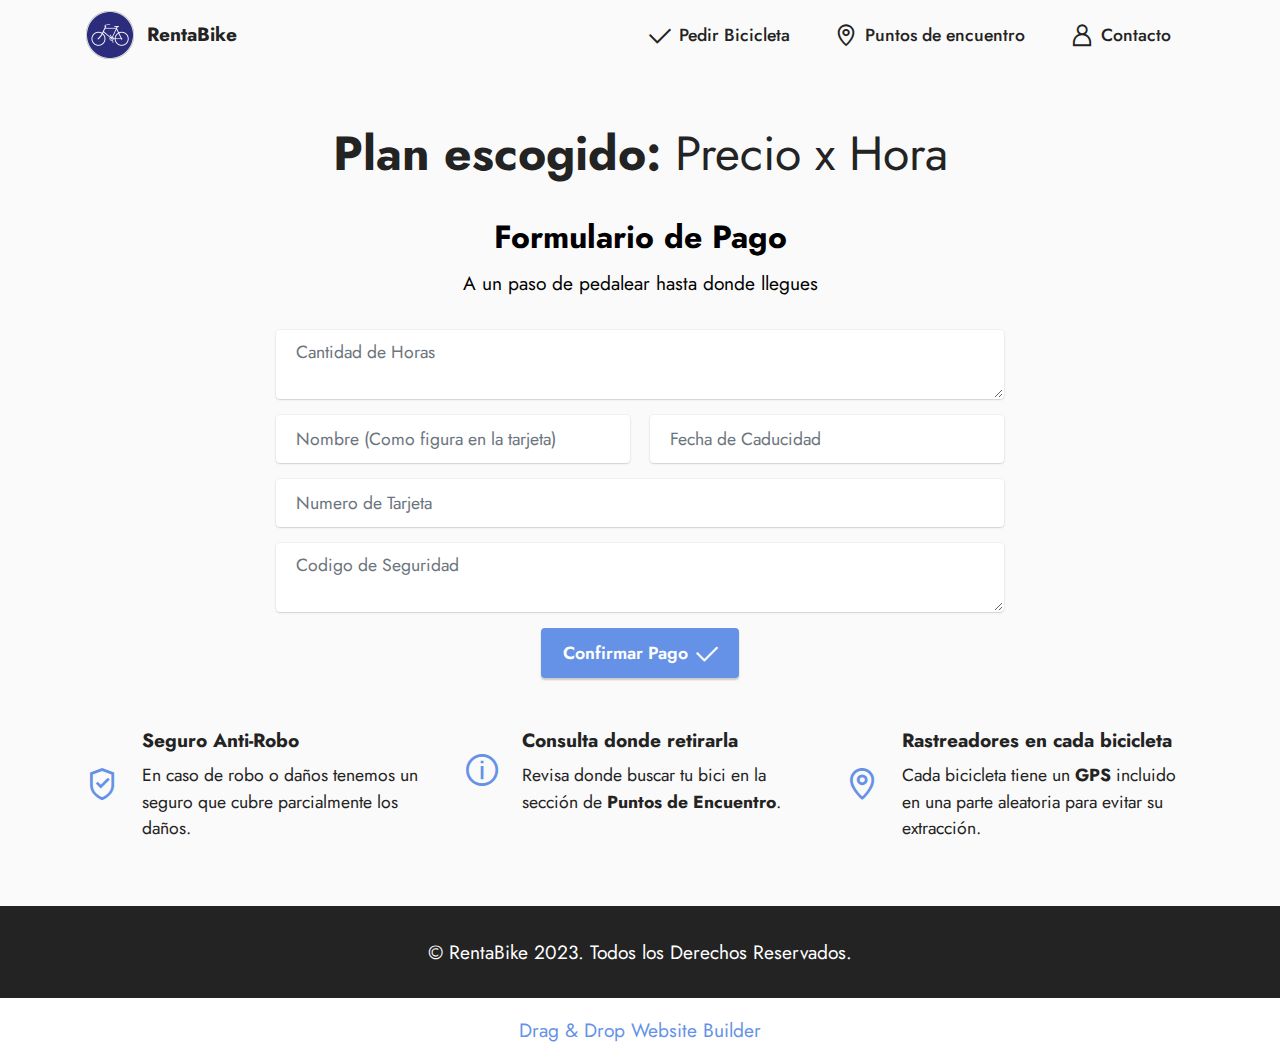
==== page11.html @ 51bd8c71 "Primer Commit" ====
<!DOCTYPE html>
<html  >
<head>
  <!-- Site made with Mobirise Website Builder v5.9.6, https://mobirise.com -->
  <meta charset="UTF-8">
  <meta http-equiv="X-UA-Compatible" content="IE=edge">
  <meta name="generator" content="Mobirise v5.9.6, mobirise.com">
  <meta name="viewport" content="width=device-width, initial-scale=1, minimum-scale=1">
  <link rel="shortcut icon" href="assets/images/mbr-96x96.png" type="image/x-icon">
  <meta name="description" content="">
  
  
  <title>Pago Plan x Hora</title>
  <link rel="stylesheet" href="assets/web/assets/mobirise-icons2/mobirise2.css">
  <link rel="stylesheet" href="assets/bootstrap/css/bootstrap.min.css">
  <link rel="stylesheet" href="assets/bootstrap/css/bootstrap-grid.min.css">
  <link rel="stylesheet" href="assets/bootstrap/css/bootstrap-reboot.min.css">
  <link rel="stylesheet" href="assets/dropdown/css/style.css">
  <link rel="stylesheet" href="assets/socicon/css/styles.css">
  <link rel="stylesheet" href="assets/theme/css/style.css">
  <link rel="preload" href="https://fonts.googleapis.com/css?family=Jost:100,200,300,400,500,600,700,800,900,100i,200i,300i,400i,500i,600i,700i,800i,900i&display=swap" as="style" onload="this.onload=null;this.rel='stylesheet'">
  <noscript><link rel="stylesheet" href="https://fonts.googleapis.com/css?family=Jost:100,200,300,400,500,600,700,800,900,100i,200i,300i,400i,500i,600i,700i,800i,900i&display=swap"></noscript>
  <link rel="preload" as="style" href="assets/mobirise/css/mbr-additional.css"><link rel="stylesheet" href="assets/mobirise/css/mbr-additional.css" type="text/css">

  
  
  
</head>
<body>
  
  <section data-bs-version="5.1" class="menu menu2 cid-tWdc2EBhZb" once="menu" id="menu2-1s">
    
    <nav class="navbar navbar-dropdown navbar-expand-lg">
        <div class="container">
            <div class="navbar-brand">
                <span class="navbar-logo">
                    <a href="index.html">
                        <img src="assets/images/mbr-96x96.png" alt="Home" style="height: 3rem;">
                    </a>
                </span>
                <span class="navbar-caption-wrap"><a class="navbar-caption text-black text-primary display-7" href="index.html">RentaBike</a></span>
            </div>
            <button class="navbar-toggler" type="button" data-toggle="collapse" data-bs-toggle="collapse" data-target="#navbarSupportedContent" data-bs-target="#navbarSupportedContent" aria-controls="navbarNavAltMarkup" aria-expanded="false" aria-label="Toggle navigation">
                <div class="hamburger">
                    <span></span>
                    <span></span>
                    <span></span>
                    <span></span>
                </div>
            </button>
            <div class="collapse navbar-collapse" id="navbarSupportedContent">
                <ul class="navbar-nav nav-dropdown nav-right" data-app-modern-menu="true"><li class="nav-item"><a class="nav-link link text-black text-primary display-4" href="page1.html"><span class="mobi-mbri mobi-mbri-success mbr-iconfont mbr-iconfont-btn"></span>Pedir Bicicleta</a></li><li class="nav-item"><a class="nav-link link text-black text-primary display-4" href="page2.html"><span class="mobi-mbri mobi-mbri-map-pin mbr-iconfont mbr-iconfont-btn"></span>Puntos de encuentro</a></li>
                    <li class="nav-item"><a class="nav-link link text-black text-primary display-4" href="page3.html"><span class="mobi-mbri mobi-mbri-user mbr-iconfont mbr-iconfont-btn"></span>Contacto</a></li></ul>
                
                
            </div>
        </div>
    </nav>
</section>

<section data-bs-version="5.1" class="content4 cid-tWdc2Femvt" id="content4-1t">
    
    
    <div class="container">
        <div class="row justify-content-center">
            <div class="title col-md-12 col-lg-10">
                <h3 class="mbr-section-title mbr-fonts-style align-center mb-4 display-2"><strong>Plan escogido: </strong>Precio x Hora</h3>
                
                
            </div>
        </div>
    </div>
</section>

<section data-bs-version="5.1" class="form5 cid-tWdc2FPLya" id="form5-1u">
    
    
    <div class="container">
        <div class="mbr-section-head">
            <h3 class="mbr-section-title mbr-fonts-style align-center mb-0 display-5"><strong>Formulario de Pago</strong></h3>
            <h4 class="mbr-section-subtitle mbr-fonts-style align-center mb-0 mt-2 display-7">A un paso de pedalear hasta donde llegues</h4>
        </div>
        <div class="row justify-content-center mt-4">
            <div class="col-lg-8 mx-auto mbr-form" data-form-type="formoid">
                <form action="https://mobirise.eu/" method="POST" class="mbr-form form-with-styler" data-form-title="Form Name"><input type="hidden" name="email" data-form-email="true" value="RhZln20GrR3pCBqTFI2BRwIreEvEuP4oU7+/7+Syfoc7JHd4xREFRct7VkJ01wOV5VyQf3Fgiu69jJ+jEXG+PYIL8DB59UVsrU7iJmQ88Gi/PyGoRfJs9angUBgMNYil">
                    <div class="row">
                        <div hidden="hidden" data-form-alert="" class="alert alert-success col-12">¡Perfecto! Dirígete a tu punto mas cercano</div>
                        <div hidden="hidden" data-form-alert-danger="" class="alert alert-danger col-12">Oops...! some
                            problem!</div>
                    </div>
                    <div class="dragArea row">
                        <div class="col-12 form-group mb-3" data-for="horas">
                            <textarea name="text" placeholder="Cantidad de Horas" data-form-field="horas" class="form-control" id="horas-form5-1u"></textarea>
                        </div>
                        <div class="col-md col-sm-12 form-group mb-3" data-for="name">
                            <input type="text" name="name" placeholder="Nombre (Como figura en la tarjeta)" data-form-field="name" class="form-control" value="" id="name-form5-1u">
                        </div>
                        <div class="col-md col-sm-12 form-group mb-3" data-for="email">
                            <input type="email" name="email" placeholder="Fecha de Caducidad" data-form-field="email" class="form-control" value="" id="email-form5-1u">
                        </div>
                        <div class="col-12 form-group mb-3" data-for="url">
                            <input type="url" name="url" placeholder="Numero de Tarjeta" data-form-field="url" class="form-control" value="" id="url-form5-1u">
                        </div>
                        <div class="col-12 form-group mb-3" data-for="textarea">
                            <textarea name="textarea" placeholder="Codigo de Seguridad " data-form-field="textarea" class="form-control" id="textarea-form5-1u"></textarea>
                        </div>
                        <div class="col-lg-12 col-md-12 col-sm-12 align-center mbr-section-btn"><button type="submit" class="btn btn-primary display-4"><span class="mobi-mbri mobi-mbri-success mbr-iconfont mbr-iconfont-btn"></span>Confirmar Pago</button></div>
                    </div>
                </form>
            </div>
        </div>
    </div>
</section>

<section data-bs-version="5.1" class="features15 cid-tWdc2GjOdk" id="features15-1v">

    

    
    
    <div class="container">
        <div class="row justify-content-center">
            
            
            <div class="item features-without-image mb-5 col-12 col-md-4 active">
                <div class="item-wrapper">
                    <span class="mbr-iconfont mobi-mbri-protect mobi-mbri m-auto"></span>
                    <div class="card-box">
                        <h4 class="card-title mbr-fonts-style mb-2 display-7"><strong>Seguro Anti-Robo</strong></h4>
                        <h5 class="card-text mbr-fonts-style display-4">En caso de robo o daños tenemos un seguro que cubre parcialmente los daños.</h5>
                    </div>
                </div>
            </div><div class="item features-without-image mb-5 col-12 col-md-4">
                <div class="item-wrapper">
                    <span class="mbr-iconfont m-auto mobi-mbri-info mobi-mbri"></span>
                    <div class="card-box">
                        <h4 class="card-title mbr-fonts-style mb-2 display-7"><strong>Consulta donde retirarla</strong></h4>
                        <h5 class="card-text mbr-fonts-style display-4">Revisa donde buscar tu bici en la sección de <strong>Puntos de Encuentro</strong>.</h5>
                    </div>
                </div>
            </div><div class="item features-without-image mb-5 col-12 col-md-4">
                <div class="item-wrapper">
                    <span class="mbr-iconfont m-auto mobi-mbri-map-pin mobi-mbri"></span>
                    <div class="card-box">
                        <h4 class="card-title mbr-fonts-style mb-2 display-7"><strong>Rastreadores en cada bicicleta</strong></h4>
                        <h5 class="card-text mbr-fonts-style display-4">Cada bicicleta tiene un <strong>GPS</strong> incluido en una parte aleatoria para evitar su extracción.</h5>
                    </div>
                </div>
            </div>
        </div>
    </div>
</section>

<section data-bs-version="5.1" class="footer3 cid-tWdc2H1u3E" once="footers" id="footer3-1w">

    

    

    <div class="container">
        <div class="row align-center mbr-white">
            
            
            <div class="row row-copirayt">
                <p class="mbr-text mb-0 mbr-fonts-style mbr-white align-center display-7">
                    © RentaBike 2023. Todos los Derechos Reservados.
                </p>
            </div>
        </div>
    </div>
</section><section class="display-7" style="padding: 0;align-items: center;justify-content: center;flex-wrap: wrap;    align-content: center;display: flex;position: relative;height: 4rem;"><a href="https://mobiri.se/3109960" style="flex: 1 1;height: 4rem;position: absolute;width: 100%;z-index: 1;"><img alt="" style="height: 4rem;" src="[data-uri]"></a><p style="margin: 0;text-align: center;" class="display-7">&#8204;</p><a style="z-index:1" href="https://mobirise.com/drag-drop-website-builder.html">Drag & Drop Website Builder</a></section><script src="assets/bootstrap/js/bootstrap.bundle.min.js"></script>  <script src="assets/smoothscroll/smooth-scroll.js"></script>  <script src="assets/ytplayer/index.js"></script>  <script src="assets/dropdown/js/navbar-dropdown.js"></script>  <script src="assets/theme/js/script.js"></script>  <script src="assets/formoid/formoid.min.js"></script>  
  
  
</body>
</html>
---- assets/web/assets/mobirise-icons2/mobirise2.css ----
@font-face {
  font-family: 'Moririse2';
  font-display: swap;
  src:  url('mobirise2.eot?f2bix4');
  src:  url('mobirise2.eot?f2bix4#iefix') format('embedded-opentype'),
    url('mobirise2.ttf?f2bix4') format('truetype'),
    url('mobirise2.woff?f2bix4') format('woff'),
    url('mobirise2.svg?f2bix4#mobirise2') format('svg');
  font-weight: normal;
  font-style: normal;
}

[class^="mobi-"], [class*=" mobi-"] {
  /* use !important to prevent issues with browser extensions that change fonts */
  font-family: 'Moririse2' !important;
  speak: none;
  font-style: normal;
  font-weight: normal;
  font-variant: normal;
  text-transform: none;
  line-height: 1;

  /* Better Font Rendering =========== */
  -webkit-font-smoothing: antialiased;
  -moz-osx-font-smoothing: grayscale;
}

.mobi-mbri-add-submenu:before {
  content: "\e900";
}
.mobi-mbri-alert:before {
  content: "\e901";
}
.mobi-mbri-align-center:before {
  content: "\e902";
}
.mobi-mbri-align-justify:before {
  content: "\e903";
}
.mobi-mbri-align-left:before {
  content: "\e904";
}
.mobi-mbri-align-right:before {
  content: "\e905";
}
.mobi-mbri-android:before {
  content: "\e906";
}
.mobi-mbri-apple:before {
  content: "\e907";
}
.mobi-mbri-arrow-down:before {
  content: "\e908";
}
.mobi-mbri-arrow-next:before {
  content: "\e909";
}
.mobi-mbri-arrow-prev:before {
  content: "\e90a";
}
.mobi-mbri-arrow-up:before {
  content: "\e90b";
}
.mobi-mbri-bold:before {
  content: "\e90c";
}
.mobi-mbri-bookmark:before {
  content: "\e90d";
}
.mobi-mbri-bootstrap:before {
  content: "\e90e";
}
.mobi-mbri-briefcase:before {
  content: "\e90f";
}
.mobi-mbri-browse:before {
  content: "\e910";
}
.mobi-mbri-bulleted-list:before {
  content: "\e911";
}
.mobi-mbri-calendar:before {
  content: "\e912";
}
.mobi-mbri-camera:before {
  content: "\e913";
}
.mobi-mbri-cart-add:before {
  content: "\e914";
}
.mobi-mbri-cart-full:before {
  content: "\e915";
}
.mobi-mbri-cash:before {
  content: "\e916";
}
.mobi-mbri-change-style:before {
  content: "\e917";
}
.mobi-mbri-chat:before {
  content: "\e918";
}
.mobi-mbri-clock:before {
  content: "\e919";
}
.mobi-mbri-close:before {
  content: "\e91a";
}
.mobi-mbri-cloud:before {
  content: "\e91b";
}
.mobi-mbri-code:before {
  content: "\e91c";
}
.mobi-mbri-contact-form:before {
  content: "\e91d";
}
.mobi-mbri-credit-card:before {
  content: "\e91e";
}
.mobi-mbri-cursor-click:before {
  content: "\e91f";
}
.mobi-mbri-cust-feedback:before {
  content: "\e920";
}
.mobi-mbri-database:before {
  content: "\e921";
}
.mobi-mbri-delivery:before {
  content: "\e922";
}
.mobi-mbri-desktop:before {
  content: "\e923";
}
.mobi-mbri-devices:before {
  content: "\e924";
}
.mobi-mbri-down:before {
  content: "\e925";
}
.mobi-mbri-download-2:before {
  content: "\e926";
}
.mobi-mbri-download:before {
  content: "\e927";
}
.mobi-mbri-drag-n-drop-2:before {
  content: "\e928";
}
.mobi-mbri-drag-n-drop:before {
  content: "\e929";
}
.mobi-mbri-edit-2:before {
  content: "\e92a";
}
.mobi-mbri-edit:before {
  content: "\e92b";
}
.mobi-mbri-error:before {
  content: "\e92c";
}
.mobi-mbri-extension:before {
  content: "\e92d";
}
.mobi-mbri-features:before {
  content: "\e92e";
}
.mobi-mbri-file:before {
  content: "\e92f";
}
.mobi-mbri-flag:before {
  content: "\e930";
}
.mobi-mbri-folder:before {
  content: "\e931";
}
.mobi-mbri-gift:before {
  content: "\e932";
}
.mobi-mbri-github:before {
  content: "\e933";
}
.mobi-mbri-globe-2:before {
  content: "\e934";
}
.mobi-mbri-globe:before {
  content: "\e935";
}
.mobi-mbri-growing-chart:before {
  content: "\e936";
}
.mobi-mbri-hearth:before {
  content: "\e937";
}
.mobi-mbri-help:before {
  content: "\e938";
}
.mobi-mbri-home:before {
  content: "\e939";
}
.mobi-mbri-hot-cup:before {
  content: "\e93a";
}
.mobi-mbri-idea:before {
  content: "\e93b";
}
.mobi-mbri-image-gallery:before {
  content: "\e93c";
}
.mobi-mbri-image-slider:before {
  content: "\e93d";
}
.mobi-mbri-info:before {
  content: "\e93e";
}
.mobi-mbri-italic:before {
  content: "\e93f";
}
.mobi-mbri-key:before {
  content: "\e940";
}
.mobi-mbri-laptop:before {
  content: "\e941";
}
.mobi-mbri-layers:before {
  content: "\e942";
}
.mobi-mbri-left-right:before {
  content: "\e943";
}
.mobi-mbri-left:before {
  content: "\e944";
}
.mobi-mbri-letter:before {
  content: "\e945";
}
.mobi-mbri-like:before {
  content: "\e946";
}
.mobi-mbri-link:before {
  content: "\e947";
}
.mobi-mbri-lock:before {
  content: "\e948";
}
.mobi-mbri-login:before {
  content: "\e949";
}
.mobi-mbri-logout:before {
  content: "\e94a";
}
.mobi-mbri-magic-stick:before {
  content: "\e94b";
}
.mobi-mbri-map-pin:before {
  content: "\e94c";
}
.mobi-mbri-menu:before {
  content: "\e94d";
}
.mobi-mbri-mobile-2:before {
  content: "\e94e";
}
.mobi-mbri-mobile-horizontal:before {
  content: "\e94f";
}
.mobi-mbri-mobile:before {
  content: "\e950";
}
.mobi-mbri-mobirise:before {
  content: "\e951";
}
.mobi-mbri-more-horizontal:before {
  content: "\e952";
}
.mobi-mbri-more-vertical:before {
  content: "\e953";
}
.mobi-mbri-music:before {
  content: "\e954";
}
.mobi-mbri-new-file:before {
  content: "\e955";
}
.mobi-mbri-numbered-list:before {
  content: "\e956";
}
.mobi-mbri-opened-folder:before {
  content: "\e957";
}
.mobi-mbri-pages:before {
  content: "\e958";
}
.mobi-mbri-paper-plane:before {
  content: "\e959";
}
.mobi-mbri-paperclip:before {
  content: "\e95a";
}
.mobi-mbri-phone:before {
  content: "\e95b";
}
.mobi-mbri-photo:before {
  content: "\e95c";
}
.mobi-mbri-photos:before {
  content: "\e95d";
}
.mobi-mbri-pin:before {
  content: "\e95e";
}
.mobi-mbri-play:before {
  content: "\e95f";
}
.mobi-mbri-plus:before {
  content: "\e960";
}
.mobi-mbri-preview:before {
  content: "\e961";
}
.mobi-mbri-print:before {
  content: "\e962";
}
.mobi-mbri-protect:before {
  content: "\e963";
}
.mobi-mbri-question:before {
  content: "\e964";
}
.mobi-mbri-quote-left:before {
  content: "\e965";
}
.mobi-mbri-quote-right:before {
  content: "\e966";
}
.mobi-mbri-redo:before {
  content: "\e967";
}
.mobi-mbri-refresh:before {
  content: "\e968";
}
.mobi-mbri-responsive-2:before {
  content: "\e969";
}
.mobi-mbri-responsive:before {
  content: "\e96a";
}
.mobi-mbri-right:before {
  content: "\e96b";
}
.mobi-mbri-rocket:before {
  content: "\e96c";
}
.mobi-mbri-sad-face:before {
  content: "\e96d";
}
.mobi-mbri-sale:before {
  content: "\e96e";
}
.mobi-mbri-save:before {
  content: "\e96f";
}
.mobi-mbri-search:before {
  content: "\e970";
}
.mobi-mbri-setting-2:before {
  content: "\e971";
}
.mobi-mbri-setting-3:before {
  content: "\e972";
}
.mobi-mbri-setting:before {
  content: "\e973";
}
.mobi-mbri-share:before {
  content: "\e974";
}
.mobi-mbri-shopping-bag:before {
  content: "\e975";
}
.mobi-mbri-shopping-basket:before {
  content: "\e976";
}
.mobi-mbri-shopping-cart:before {
  content: "\e977";
}
.mobi-mbri-sites:before {
  content: "\e978";
}
.mobi-mbri-smile-face:before {
  content: "\e979";
}
.mobi-mbri-speed:before {
  content: "\e97a";
}
.mobi-mbri-star:before {
  content: "\e97b";
}
.mobi-mbri-success:before {
  content: "\e97c";
}
.mobi-mbri-sun:before {
  content: "\e97d";
}
.mobi-mbri-sun2:before {
  content: "\e97e";
}
.mobi-mbri-tablet-vertical:before {
  content: "\e97f";
}
.mobi-mbri-tablet:before {
  content: "\e980";
}
.mobi-mbri-target:before {
  content: "\e981";
}
.mobi-mbri-timer:before {
  content: "\e982";
}
.mobi-mbri-to-ftp:before {
  content: "\e983";
}
.mobi-mbri-to-local-drive:before {
  content: "\e984";
}
.mobi-mbri-touch-swipe:before {
  content: "\e985";
}
.mobi-mbri-touch:before {
  content: "\e986";
}
.mobi-mbri-trash:before {
  content: "\e987";
}
.mobi-mbri-underline:before {
  content: "\e988";
}
.mobi-mbri-undo:before {
  content: "\e989";
}
.mobi-mbri-unlink:before {
  content: "\e98a";
}
.mobi-mbri-unlock:before {
  content: "\e98b";
}
.mobi-mbri-up-down:before {
  content: "\e98c";
}
.mobi-mbri-up:before {
  content: "\e98d";
}
.mobi-mbri-update:before {
  content: "\e98e";
}
.mobi-mbri-upload-2:before {
  content: "\e98f";
}
.mobi-mbri-upload:before {
  content: "\e990";
}
.mobi-mbri-user-2:before {
  content: "\e991";
}
.mobi-mbri-user:before {
  content: "\e992";
}
.mobi-mbri-users:before {
  content: "\e993";
}
.mobi-mbri-video-play:before {
  content: "\e994";
}
.mobi-mbri-video:before {
  content: "\e995";
}
.mobi-mbri-watch:before {
  content: "\e996";
}
.mobi-mbri-website-theme-2:before {
  content: "\e997";
}
.mobi-mbri-website-theme:before {
  content: "\e998";
}
.mobi-mbri-wifi:before {
  content: "\e999";
}
.mobi-mbri-windows:before {
  content: "\e99a";
}
.mobi-mbri-zoom-in:before {
  content: "\e99b";
}
.mobi-mbri-zoom-out:before {
  content: "\e99c";
}
---- assets/dropdown/css/style.css ----
.navbar-dropdown {
  left: 0;
  padding: 0;
  position: absolute;
  right: 0;
  top: 0;
  transition: all 0.45s ease;
  z-index: 1030;
  background: #282828; }
  .navbar-dropdown .navbar-logo {
    margin-right: 0.8rem;
    transition: margin 0.3s ease-in-out;
    vertical-align: middle; }
    .navbar-dropdown .navbar-logo img {
      height: 3.125rem;
      transition: all 0.3s ease-in-out; }
    .navbar-dropdown .navbar-logo.mbr-iconfont {
      font-size: 3.125rem;
      line-height: 3.125rem; }
  .navbar-dropdown .navbar-caption {
    font-weight: 700;
    white-space: normal;
    vertical-align: -4px;
    line-height: 3.125rem !important; }
    .navbar-dropdown .navbar-caption, .navbar-dropdown .navbar-caption:hover {
      color: inherit;
      text-decoration: none; }
  .navbar-dropdown .mbr-iconfont + .navbar-caption {
    vertical-align: -1px; }
  .navbar-dropdown.navbar-fixed-top {
    position: fixed; }
  .navbar-dropdown .navbar-brand span {
    vertical-align: -4px; }
  .navbar-dropdown.bg-color.transparent {
    background: none; }
  .navbar-dropdown.navbar-short .navbar-brand {
    padding: 0.625rem 0; }
    .navbar-dropdown.navbar-short .navbar-brand span {
      vertical-align: -1px; }
  .navbar-dropdown.navbar-short .navbar-caption {
    line-height: 2.375rem !important;
    vertical-align: -2px; }
  .navbar-dropdown.navbar-short .navbar-logo {
    margin-right: 0.5rem; }
    .navbar-dropdown.navbar-short .navbar-logo img {
      height: 2.375rem; }
    .navbar-dropdown.navbar-short .navbar-logo.mbr-iconfont {
      font-size: 2.375rem;
      line-height: 2.375rem; }
  .navbar-dropdown.navbar-short .mbr-table-cell {
    height: 3.625rem; }
  .navbar-dropdown .navbar-close {
    left: 0.6875rem;
    position: fixed;
    top: 0.75rem;
    z-index: 1000; }
  .navbar-dropdown .hamburger-icon {
    content: "";
    display: inline-block;
    vertical-align: middle;
    width: 16px;
    -webkit-box-shadow: 0 -6px 0 1px #282828,0 0 0 1px #282828,0 6px 0 1px #282828;
    -moz-box-shadow: 0 -6px 0 1px #282828,0 0 0 1px #282828,0 6px 0 1px #282828;
    box-shadow: 0 -6px 0 1px #282828,0 0 0 1px #282828,0 6px 0 1px #282828; }

.dropdown-menu .dropdown-toggle[data-toggle="dropdown-submenu"]::after {
  border-bottom: 0.35em solid transparent;
  border-left: 0.35em solid;
  border-right: 0;
  border-top: 0.35em solid transparent;
  margin-left: 0.3rem; }

.dropdown-menu .dropdown-item:focus {
  outline: 0; }

.nav-dropdown {
  font-size: 0.75rem;
  font-weight: 500;
  height: auto !important; }
  .nav-dropdown .nav-btn {
    padding-left: 1rem; }
  .nav-dropdown .link {
    margin: .667em 1.667em;
    font-weight: 500;
    padding: 0;
    transition: color .2s ease-in-out; }
    .nav-dropdown .link.dropdown-toggle {
      margin-right: 2.583em; }
      .nav-dropdown .link.dropdown-toggle::after {
        margin-left: .25rem;
        border-top: 0.35em solid;
        border-right: 0.35em solid transparent;
        border-left: 0.35em solid transparent;
        border-bottom: 0; }
      .nav-dropdown .link.dropdown-toggle[aria-expanded="true"] {
        margin: 0;
        padding: 0.667em 3.263em  0.667em 1.667em; }
  .nav-dropdown .link::after,
  .nav-dropdown .dropdown-item::after {
    color: inherit; }
  .nav-dropdown .btn {
    font-size: 0.75rem;
    font-weight: 700;
    letter-spacing: 0;
    margin-bottom: 0;
    padding-left: 1.25rem;
    padding-right: 1.25rem; }
  .nav-dropdown .dropdown-menu {
    border-radius: 0;
    border: 0;
    left: 0;
    margin: 0;
    padding-bottom: 1.25rem;
    padding-top: 1.25rem;
    position: relative; }
  .nav-dropdown .dropdown-submenu {
    margin-left: 0.125rem;
    top: 0; }
  .nav-dropdown .dropdown-item {
    font-weight: 500;
    line-height: 2;
    padding: 0.3846em 4.615em 0.3846em 1.5385em;
    position: relative;
    transition: color .2s ease-in-out, background-color .2s ease-in-out; }
    .nav-dropdown .dropdown-item::after {
      margin-top: -0.3077em;
      position: absolute;
      right: 1.1538em;
      top: 50%; }
    .nav-dropdown .dropdown-item:focus, .nav-dropdown .dropdown-item:hover {
      background: none; }

@media (max-width: 767px) {
  .nav-dropdown.navbar-toggleable-sm {
    bottom: 0;
    display: none;
    left: 0;
    overflow-x: hidden;
    position: fixed;
    top: 0;
    transform: translateX(-100%);
    -ms-transform: translateX(-100%);
    -webkit-transform: translateX(-100%);
    width: 18.75rem;
    z-index: 999; } }
.nav-dropdown.navbar-toggleable-xl {
  bottom: 0;
  display: none;
  left: 0;
  overflow-x: hidden;
  position: fixed;
  top: 0;
  transform: translateX(-100%);
  -ms-transform: translateX(-100%);
  -webkit-transform: translateX(-100%);
  width: 18.75rem;
  z-index: 999; }

.nav-dropdown-sm {
  display: block !important;
  overflow-x: hidden;
  overflow: auto;
  padding-top: 3.875rem; }
  .nav-dropdown-sm::after {
    content: "";
    display: block;
    height: 3rem;
    width: 100%; }
  .nav-dropdown-sm.collapse.in ~ .navbar-close {
    display: block !important; }
  .nav-dropdown-sm.collapsing, .nav-dropdown-sm.collapse.in {
    transform: translateX(0);
    -ms-transform: translateX(0);
    -webkit-transform: translateX(0);
    transition: all 0.25s ease-out;
    -webkit-transition: all 0.25s ease-out;
    background: #282828; }
  .nav-dropdown-sm.collapsing[aria-expanded="false"] {
    transform: translateX(-100%);
    -ms-transform: translateX(-100%);
    -webkit-transform: translateX(-100%); }
  .nav-dropdown-sm .nav-item {
    display: block;
    margin-left: 0 !important;
    padding-left: 0; }
  .nav-dropdown-sm .link,
  .nav-dropdown-sm .dropdown-item {
    border-top: 1px dotted rgba(255, 255, 255, 0.1);
    font-size: 0.8125rem;
    line-height: 1.6;
    margin: 0 !important;
    padding: 0.875rem 2.4rem 0.875rem 1.5625rem !important;
    position: relative;
    white-space: normal; }
    .nav-dropdown-sm .link:focus, .nav-dropdown-sm .link:hover,
    .nav-dropdown-sm .dropdown-item:focus,
    .nav-dropdown-sm .dropdown-item:hover {
      background: rgba(0, 0, 0, 0.2) !important;
      color: #c0a375; }
  .nav-dropdown-sm .nav-btn {
    position: relative;
    padding: 1.5625rem 1.5625rem 0 1.5625rem; }
    .nav-dropdown-sm .nav-btn::before {
      border-top: 1px dotted rgba(255, 255, 255, 0.1);
      content: "";
      left: 0;
      position: absolute;
      top: 0;
      width: 100%; }
    .nav-dropdown-sm .nav-btn + .nav-btn {
      padding-top: 0.625rem; }
      .nav-dropdown-sm .nav-btn + .nav-btn::before {
        display: none; }
  .nav-dropdown-sm .btn {
    padding: 0.625rem 0; }
  .nav-dropdown-sm .dropdown-toggle[data-toggle="dropdown-submenu"]::after {
    margin-left: .25rem;
    border-top: 0.35em solid;
    border-right: 0.35em solid transparent;
    border-left: 0.35em solid transparent;
    border-bottom: 0; }
  .nav-dropdown-sm .dropdown-toggle[data-toggle="dropdown-submenu"][aria-expanded="true"]::after {
    border-top: 0;
    border-right: 0.35em solid transparent;
    border-left: 0.35em solid transparent;
    border-bottom: 0.35em solid; }
  .nav-dropdown-sm .dropdown-menu {
    margin: 0;
    padding: 0;
    position: relative;
    top: 0;
    left: 0;
    width: 100%;
    border: 0;
    float: none;
    border-radius: 0;
    background: none; }
  .nav-dropdown-sm .dropdown-submenu {
    left: 100%;
    margin-left: 0.125rem;
    margin-top: -1.25rem;
    top: 0; }

.navbar-toggleable-sm .nav-dropdown .dropdown-menu {
  position: absolute; }

.navbar-toggleable-sm .nav-dropdown .dropdown-submenu {
  left: 100%;
  margin-left: 0.125rem;
  margin-top: -1.25rem;
  top: 0; }

.navbar-toggleable-sm.opened .nav-dropdown .dropdown-menu {
  position: relative; }

.navbar-toggleable-sm.opened .nav-dropdown .dropdown-submenu {
  left: 0;
  margin-left: 00rem;
  margin-top: 0rem;
  top: 0; }

.is-builder .nav-dropdown.collapsing {
  transition: none !important; }
---- assets/socicon/css/styles.css ----
@charset "UTF-8";

@font-face {
  font-family: 'Socicon';
  src:  url('../fonts/socicon.eot');
  src:  url('../fonts/socicon.eot?#iefix') format('embedded-opentype'),
    url('../fonts/socicon.woff2') format('woff2'),
    url('../fonts/socicon.ttf') format('truetype'),
    url('../fonts/socicon.woff') format('woff'),
    url('../fonts/socicon.svg#socicon') format('svg');
  font-weight: normal;
  font-style: normal;
  font-display: swap;
}

[data-icon]:before {
  font-family: "socicon" !important;
  content: attr(data-icon);
  font-style: normal !important;
  font-weight: normal !important;
  font-variant: normal !important;
  text-transform: none !important;
  speak: none;
  line-height: 1;
  -webkit-font-smoothing: antialiased;
  -moz-osx-font-smoothing: grayscale;
}

[class^="socicon-"], [class*=" socicon-"] {
  /* use !important to prevent issues with browser extensions that change fonts */
  font-family: 'Socicon' !important;
  speak: none;
  font-style: normal;
  font-weight: normal;
  font-variant: normal;
  text-transform: none;
  line-height: 1;

  /* Better Font Rendering =========== */
  -webkit-font-smoothing: antialiased;
  -moz-osx-font-smoothing: grayscale;
}

.socicon-eitaa:before {
  content: "\e97c";
}
.socicon-soroush:before {
  content: "\e97d";
}
.socicon-bale:before {
  content: "\e97e";
}
.socicon-zazzle:before {
  content: "\e97b";
}
.socicon-society6:before {
  content: "\e97a";
}
.socicon-redbubble:before {
  content: "\e979";
}
.socicon-avvo:before {
  content: "\e978";
}
.socicon-stitcher:before {
  content: "\e977";
}
.socicon-googlehangouts:before {
  content: "\e974";
}
.socicon-dlive:before {
  content: "\e975";
}
.socicon-vsco:before {
  content: "\e976";
}
.socicon-flipboard:before {
  content: "\e973";
}
.socicon-ubuntu:before {
  content: "\e958";
}
.socicon-artstation:before {
  content: "\e959";
}
.socicon-invision:before {
  content: "\e95a";
}
.socicon-torial:before {
  content: "\e95b";
}
.socicon-collectorz:before {
  content: "\e95c";
}
.socicon-seenthis:before {
  content: "\e95d";
}
.socicon-googleplaymusic:before {
  content: "\e95e";
}
.socicon-debian:before {
  content: "\e95f";
}
.socicon-filmfreeway:before {
  content: "\e960";
}
.socicon-gnome:before {
  content: "\e961";
}
.socicon-itchio:before {
  content: "\e962";
}
.socicon-jamendo:before {
  content: "\e963";
}
.socicon-mix:before {
  content: "\e964";
}
.socicon-sharepoint:before {
  content: "\e965";
}
.socicon-tinder:before {
  content: "\e966";
}
.socicon-windguru:before {
  content: "\e967";
}
.socicon-cdbaby:before {
  content: "\e968";
}
.socicon-elementaryos:before {
  content: "\e969";
}
.socicon-stage32:before {
  content: "\e96a";
}
.socicon-tiktok:before {
  content: "\e96b";
}
.socicon-gitter:before {
  content: "\e96c";
}
.socicon-letterboxd:before {
  content: "\e96d";
}
.socicon-threema:before {
  content: "\e96e";
}
.socicon-splice:before {
  content: "\e96f";
}
.socicon-metapop:before {
  content: "\e970";
}
.socicon-naver:before {
  content: "\e971";
}
.socicon-remote:before {
  content: "\e972";
}
.socicon-internet:before {
  content: "\e957";
}
.socicon-moddb:before {
  content: "\e94b";
}
.socicon-indiedb:before {
  content: "\e94c";
}
.socicon-traxsource:before {
  content: "\e94d";
}
.socicon-gamefor:before {
  content: "\e94e";
}
.socicon-pixiv:before {
  content: "\e94f";
}
.socicon-myanimelist:before {
  content: "\e950";
}
.socicon-blackberry:before {
  content: "\e951";
}
.socicon-wickr:before {
  content: "\e952";
}
.socicon-spip:before {
  content: "\e953";
}
.socicon-napster:before {
  content: "\e954";
}
.socicon-beatport:before {
  content: "\e955";
}
.socicon-hackerone:before {
  content: "\e956";
}
.socicon-hackernews:before {
  content: "\e946";
}
.socicon-smashwords:before {
  content: "\e947";
}
.socicon-kobo:before {
  content: "\e948";
}
.socicon-bookbub:before {
  content: "\e949";
}
.socicon-mailru:before {
  content: "\e94a";
}
.socicon-gitlab:before {
  content: "\e945";
}
.socicon-instructables:before {
  content: "\e944";
}
.socicon-portfolio:before {
  content: "\e943";
}
.socicon-codered:before {
  content: "\e940";
}
.socicon-origin:before {
  content: "\e941";
}
.socicon-nextdoor:before {
  content: "\e942";
}
.socicon-udemy:before {
  content: "\e93f";
}
.socicon-livemaster:before {
  content: "\e93e";
}
.socicon-crunchbase:before {
  content: "\e93b";
}
.socicon-homefy:before {
  content: "\e93c";
}
.socicon-calendly:before {
  content: "\e93d";
}
.socicon-realtor:before {
  content: "\e90f";
}
.socicon-tidal:before {
  content: "\e910";
}
.socicon-qobuz:before {
  content: "\e911";
}
.socicon-natgeo:before {
  content: "\e912";
}
.socicon-mastodon:before {
  content: "\e913";
}
.socicon-unsplash:before {
  content: "\e914";
}
.socicon-homeadvisor:before {
  content: "\e915";
}
.socicon-angieslist:before {
  content: "\e916";
}
.socicon-codepen:before {
  content: "\e917";
}
.socicon-slack:before {
  content: "\e918";
}
.socicon-openaigym:before {
  content: "\e919";
}
.socicon-logmein:before {
  content: "\e91a";
}
.socicon-fiverr:before {
  content: "\e91b";
}
.socicon-gotomeeting:before {
  content: "\e91c";
}
.socicon-aliexpress:before {
  content: "\e91d";
}
.socicon-guru:before {
  content: "\e91e";
}
.socicon-appstore:before {
  content: "\e91f";
}
.socicon-homes:before {
  content: "\e920";
}
.socicon-zoom:before {
  content: "\e921";
}
.socicon-alibaba:before {
  content: "\e922";
}
.socicon-craigslist:before {
  content: "\e923";
}
.socicon-wix:before {
  content: "\e924";
}
.socicon-redfin:before {
  content: "\e925";
}
.socicon-googlecalendar:before {
  content: "\e926";
}
.socicon-shopify:before {
  content: "\e927";
}
.socicon-freelancer:before {
  content: "\e928";
}
.socicon-seedrs:before {
  content: "\e929";
}
.socicon-bing:before {
  content: "\e92a";
}
.socicon-doodle:before {
  content: "\e92b";
}
.socicon-bonanza:before {
  content: "\e92c";
}
.socicon-squarespace:before {
  content: "\e92d";
}
.socicon-toptal:before {
  content: "\e92e";
}
.socicon-gust:before {
  content: "\e92f";
}
.socicon-ask:before {
  content: "\e930";
}
.socicon-trulia:before {
  content: "\e931";
}
.socicon-loomly:before {
  content: "\e932";
}
.socicon-ghost:before {
  content: "\e933";
}
.socicon-upwork:before {
  content: "\e934";
}
.socicon-fundable:before {
  content: "\e935";
}
.socicon-booking:before {
  content: "\e936";
}
.socicon-googlemaps:before {
  content: "\e937";
}
.socicon-zillow:before {
  content: "\e938";
}
.socicon-niconico:before {
  content: "\e939";
}
.socicon-toneden:before {
  content: "\e93a";
}
.socicon-augment:before {
  content: "\e908";
}
.socicon-bitbucket:before {
  content: "\e909";
}
.socicon-fyuse:before {
  content: "\e90a";
}
.socicon-yt-gaming:before {
  content: "\e90b";
}
.socicon-sketchfab:before {
  content: "\e90c";
}
.socicon-mobcrush:before {
  content: "\e90d";
}
.socicon-microsoft:before {
  content: "\e90e";
}
.socicon-pandora:before {
  content: "\e907";
}
.socicon-messenger:before {
  content: "\e906";
}
.socicon-gamewisp:before {
  content: "\e905";
}
.socicon-bloglovin:before {
  content: "\e904";
}
.socicon-tunein:before {
  content: "\e903";
}
.socicon-gamejolt:before {
  content: "\e901";
}
.socicon-trello:before {
  content: "\e902";
}
.socicon-spreadshirt:before {
  content: "\e900";
}
.socicon-500px:before {
  content: "\e000";
}
.socicon-8tracks:before {
  content: "\e001";
}
.socicon-airbnb:before {
  content: "\e002";
}
.socicon-alliance:before {
  content: "\e003";
}
.socicon-amazon:before {
  content: "\e004";
}
.socicon-amplement:before {
  content: "\e005";
}
.socicon-android:before {
  content: "\e006";
}
.socicon-angellist:before {
  content: "\e007";
}
.socicon-apple:before {
  content: "\e008";
}
.socicon-appnet:before {
  content: "\e009";
}
.socicon-baidu:before {
  content: "\e00a";
}
.socicon-bandcamp:before {
  content: "\e00b";
}
.socicon-battlenet:before {
  content: "\e00c";
}
.socicon-mixer:before {
  content: "\e00d";
}
.socicon-bebee:before {
  content: "\e00e";
}
.socicon-bebo:before {
  content: "\e00f";
}
.socicon-behance:before {
  content: "\e010";
}
.socicon-blizzard:before {
  content: "\e011";
}
.socicon-blogger:before {
  content: "\e012";
}
.socicon-buffer:before {
  content: "\e013";
}
.socicon-chrome:before {
  content: "\e014";
}
.socicon-coderwall:before {
  content: "\e015";
}
.socicon-curse:before {
  content: "\e016";
}
.socicon-dailymotion:before {
  content: "\e017";
}
.socicon-deezer:before {
  content: "\e018";
}
.socicon-delicious:before {
  content: "\e019";
}
.socicon-deviantart:before {
  content: "\e01a";
}
.socicon-diablo:before {
  content: "\e01b";
}
.socicon-digg:before {
  content: "\e01c";
}
.socicon-discord:before {
  content: "\e01d";
}
.socicon-disqus:before {
  content: "\e01e";
}
.socicon-douban:before {
  content: "\e01f";
}
.socicon-draugiem:before {
  content: "\e020";
}
.socicon-dribbble:before {
  content: "\e021";
}
.socicon-drupal:before {
  content: "\e022";
}
.socicon-ebay:before {
  content: "\e023";
}
.socicon-ello:before {
  content: "\e024";
}
.socicon-endomodo:before {
  content: "\e025";
}
.socicon-envato:before {
  content: "\e026";
}
.socicon-etsy:before {
  content: "\e027";
}
.socicon-facebook:before {
  content: "\e028";
}
.socicon-feedburner:before {
  content: "\e029";
}
.socicon-filmweb:before {
  content: "\e02a";
}
.socicon-firefox:before {
  content: "\e02b";
}
.socicon-flattr:before {
  content: "\e02c";
}
.socicon-flickr:before {
  content: "\e02d";
}
.socicon-formulr:before {
  content: "\e02e";
}
.socicon-forrst:before {
  content: "\e02f";
}
.socicon-foursquare:before {
  content: "\e030";
}
.socicon-friendfeed:before {
  content: "\e031";
}
.socicon-github:before {
  content: "\e032";
}
.socicon-goodreads:before {
  content: "\e033";
}
.socicon-google:before {
  content: "\e034";
}
.socicon-googlescholar:before {
  content: "\e035";
}
.socicon-googlegroups:before {
  content: "\e036";
}
.socicon-googlephotos:before {
  content: "\e037";
}
.socicon-googleplus:before {
  content: "\e038";
}
.socicon-grooveshark:before {
  content: "\e039";
}
.socicon-hackerrank:before {
  content: "\e03a";
}
.socicon-hearthstone:before {
  content: "\e03b";
}
.socicon-hellocoton:before {
  content: "\e03c";
}
.socicon-heroes:before {
  content: "\e03d";
}
.socicon-smashcast:before {
  content: "\e03e";
}
.socicon-horde:before {
  content: "\e03f";
}
.socicon-houzz:before {
  content: "\e040";
}
.socicon-icq:before {
  content: "\e041";
}
.socicon-identica:before {
  content: "\e042";
}
.socicon-imdb:before {
  content: "\e043";
}
.socicon-instagram:before {
  content: "\e044";
}
.socicon-issuu:before {
  content: "\e045";
}
.socicon-istock:before {
  content: "\e046";
}
.socicon-itunes:before {
  content: "\e047";
}
.socicon-keybase:before {
  content: "\e048";
}
.socicon-lanyrd:before {
  content: "\e049";
}
.socicon-lastfm:before {
  content: "\e04a";
}
.socicon-line:before {
  content: "\e04b";
}
.socicon-linkedin:before {
  content: "\e04c";
}
.socicon-livejournal:before {
  content: "\e04d";
}
.socicon-lyft:before {
  content: "\e04e";
}
.socicon-macos:before {
  content: "\e04f";
}
.socicon-mail:before {
  content: "\e050";
}
.socicon-medium:before {
  content: "\e051";
}
.socicon-meetup:before {
  content: "\e052";
}
.socicon-mixcloud:before {
  content: "\e053";
}
.socicon-modelmayhem:before {
  content: "\e054";
}
.socicon-mumble:before {
  content: "\e055";
}
.socicon-myspace:before {
  content: "\e056";
}
.socicon-newsvine:before {
  content: "\e057";
}
.socicon-nintendo:before {
  content: "\e058";
}
.socicon-npm:before {
  content: "\e059";
}
.socicon-odnoklassniki:before {
  content: "\e05a";
}
.socicon-openid:before {
  content: "\e05b";
}
.socicon-opera:before {
  content: "\e05c";
}
.socicon-outlook:before {
  content: "\e05d";
}
.socicon-overwatch:before {
  content: "\e05e";
}
.socicon-patreon:before {
  content: "\e05f";
}
.socicon-paypal:before {
  content: "\e060";
}
.socicon-periscope:before {
  content: "\e061";
}
.socicon-persona:before {
  content: "\e062";
}
.socicon-pinterest:before {
  content: "\e063";
}
.socicon-play:before {
  content: "\e064";
}
.socicon-player:before {
  content: "\e065";
}
.socicon-playstation:before {
  content: "\e066";
}
.socicon-pocket:before {
  content: "\e067";
}
.socicon-qq:before {
  content: "\e068";
}
.socicon-quora:before {
  content: "\e069";
}
.socicon-raidcall:before {
  content: "\e06a";
}
.socicon-ravelry:before {
  content: "\e06b";
}
.socicon-reddit:before {
  content: "\e06c";
}
.socicon-renren:before {
  content: "\e06d";
}
.socicon-researchgate:before {
  content: "\e06e";
}
.socicon-residentadvisor:before {
  content: "\e06f";
}
.socicon-reverbnation:before {
  content: "\e070";
}
.socicon-rss:before {
  content: "\e071";
}
.socicon-sharethis:before {
  content: "\e072";
}
.socicon-skype:before {
  content: "\e073";
}
.socicon-slideshare:before {
  content: "\e074";
}
.socicon-smugmug:before {
  content: "\e075";
}
.socicon-snapchat:before {
  content: "\e076";
}
.socicon-songkick:before {
  content: "\e077";
}
.socicon-soundcloud:before {
  content: "\e078";
}
.socicon-spotify:before {
  content: "\e079";
}
.socicon-stackexchange:before {
  content: "\e07a";
}
.socicon-stackoverflow:before {
  content: "\e07b";
}
.socicon-starcraft:before {
  content: "\e07c";
}
.socicon-stayfriends:before {
  content: "\e07d";
}
.socicon-steam:before {
  content: "\e07e";
}
.socicon-storehouse:before {
  content: "\e07f";
}
.socicon-strava:before {
  content: "\e080";
}
.socicon-streamjar:before {
  content: "\e081";
}
.socicon-stumbleupon:before {
  content: "\e082";
}
.socicon-swarm:before {
  content: "\e083";
}
.socicon-teamspeak:before {
  content: "\e084";
}
.socicon-teamviewer:before {
  content: "\e085";
}
.socicon-technorati:before {
  content: "\e086";
}
.socicon-telegram:before {
  content: "\e087";
}
.socicon-tripadvisor:before {
  content: "\e088";
}
.socicon-tripit:before {
  content: "\e089";
}
.socicon-triplej:before {
  content: "\e08a";
}
.socicon-tumblr:before {
  content: "\e08b";
}
.socicon-twitch:before {
  content: "\e08c";
}
.socicon-twitter:before {
  content: "\e08d";
}
.socicon-uber:before {
  content: "\e08e";
}
.socicon-ventrilo:before {
  content: "\e08f";
}
.socicon-viadeo:before {
  content: "\e090";
}
.socicon-viber:before {
  content: "\e091";
}
.socicon-viewbug:before {
  content: "\e092";
}
.socicon-vimeo:before {
  content: "\e093";
}
.socicon-vine:before {
  content: "\e094";
}
.socicon-vkontakte:before {
  content: "\e095";
}
.socicon-warcraft:before {
  content: "\e096";
}
.socicon-wechat:before {
  content: "\e097";
}
.socicon-weibo:before {
  content: "\e098";
}
.socicon-whatsapp:before {
  content: "\e099";
}
.socicon-wikipedia:before {
  content: "\e09a";
}
.socicon-windows:before {
  content: "\e09b";
}
.socicon-wordpress:before {
  content: "\e09c";
}
.socicon-wykop:before {
  content: "\e09d";
}
.socicon-xbox:before {
  content: "\e09e";
}
.socicon-xing:before {
  content: "\e09f";
}
.socicon-yahoo:before {
  content: "\e0a0";
}
.socicon-yammer:before {
  content: "\e0a1";
}
.socicon-yandex:before {
  content: "\e0a2";
}
.socicon-yelp:before {
  content: "\e0a3";
}
.socicon-younow:before {
  content: "\e0a4";
}
.socicon-youtube:before {
  content: "\e0a5";
}
.socicon-zapier:before {
  content: "\e0a6";
}
.socicon-zerply:before {
  content: "\e0a7";
}
.socicon-zomato:before {
  content: "\e0a8";
}
.socicon-zynga:before {
  content: "\e0a9";
}
---- assets/theme/css/style.css ----
@charset "UTF-8";
section {
  background-color: #ffffff;
}

body {
  font-style: normal;
  line-height: 1.5;
  font-weight: 400;
  color: #232323;
  position: relative;
}

button {
  background-color: transparent;
  border-color: transparent;
}

section,
.container,
.container-fluid {
  position: relative;
  word-wrap: break-word;
}

a.mbr-iconfont:hover {
  text-decoration: none;
}

.article .lead p,
.article .lead ul,
.article .lead ol,
.article .lead pre,
.article .lead blockquote {
  margin-bottom: 0;
}

a {
  font-style: normal;
  font-weight: 400;
  cursor: pointer;
}
a, a:hover {
  text-decoration: none;
}

.mbr-section-title {
  font-style: normal;
  line-height: 1.3;
}

.mbr-section-subtitle {
  line-height: 1.3;
}

.mbr-text {
  font-style: normal;
  line-height: 1.7;
}

h1,
h2,
h3,
h4,
h5,
h6,
.display-1,
.display-2,
.display-4,
.display-5,
.display-7,
span,
p,
a {
  line-height: 1;
  word-break: break-word;
  word-wrap: break-word;
  font-weight: 400;
}

b,
strong {
  font-weight: bold;
}

input:-webkit-autofill, input:-webkit-autofill:hover, input:-webkit-autofill:focus, input:-webkit-autofill:active {
  transition-delay: 9999s;
  -webkit-transition-property: background-color, color;
  transition-property: background-color, color;
}

textarea[type=hidden] {
  display: none;
}

section {
  background-position: 50% 50%;
  background-repeat: no-repeat;
  background-size: cover;
}
section .mbr-background-video,
section .mbr-background-video-preview {
  position: absolute;
  bottom: 0;
  left: 0;
  right: 0;
  top: 0;
}

.hidden {
  visibility: hidden;
}

.mbr-z-index20 {
  z-index: 20;
}

/*! Base colors */
.mbr-white {
  color: #ffffff;
}

.mbr-black {
  color: #111111;
}

.mbr-bg-white {
  background-color: #ffffff;
}

.mbr-bg-black {
  background-color: #000000;
}

/*! Text-aligns */
.align-left {
  text-align: left;
}

.align-center {
  text-align: center;
}

.align-right {
  text-align: right;
}

/*! Font-weight  */
.mbr-light {
  font-weight: 300;
}

.mbr-regular {
  font-weight: 400;
}

.mbr-semibold {
  font-weight: 500;
}

.mbr-bold {
  font-weight: 700;
}

/*! Media  */
.media-content {
  flex-basis: 100%;
}

.media-container-row {
  display: flex;
  flex-direction: row;
  flex-wrap: wrap;
  justify-content: center;
  align-content: center;
  align-items: start;
}
.media-container-row .media-size-item {
  width: 400px;
}

.media-container-column {
  display: flex;
  flex-direction: column;
  flex-wrap: wrap;
  justify-content: center;
  align-content: center;
  align-items: stretch;
}
.media-container-column > * {
  width: 100%;
}

@media (min-width: 992px) {
  .media-container-row {
    flex-wrap: nowrap;
  }
}
figure {
  margin-bottom: 0;
  overflow: hidden;
}

figure[mbr-media-size] {
  transition: width 0.1s;
}

img,
iframe {
  display: block;
  width: 100%;
}

.card {
  background-color: transparent;
  border: none;
}

.card-box {
  width: 100%;
}

.card-img {
  text-align: center;
  flex-shrink: 0;
  -webkit-flex-shrink: 0;
}

.media {
  max-width: 100%;
  margin: 0 auto;
}

.mbr-figure {
  align-self: center;
}

.media-container > div {
  max-width: 100%;
}

.mbr-figure img,
.card-img img {
  width: 100%;
}

@media (max-width: 991px) {
  .media-size-item {
    width: auto !important;
  }

  .media {
    width: auto;
  }

  .mbr-figure {
    width: 100% !important;
  }
}
/*! Buttons */
.mbr-section-btn {
  margin-left: -0.6rem;
  margin-right: -0.6rem;
  font-size: 0;
}

.btn {
  font-weight: 600;
  border-width: 1px;
  font-style: normal;
  margin: 0.6rem 0.6rem;
  white-space: normal;
  transition: all 0.2s ease-in-out;
  display: inline-flex;
  align-items: center;
  justify-content: center;
  word-break: break-word;
}

.btn-sm {
  font-weight: 600;
  letter-spacing: 0px;
  transition: all 0.3s ease-in-out;
}

.btn-md {
  font-weight: 600;
  letter-spacing: 0px;
  transition: all 0.3s ease-in-out;
}

.btn-lg {
  font-weight: 600;
  letter-spacing: 0px;
  transition: all 0.3s ease-in-out;
}

.btn-form {
  margin: 0;
}
.btn-form:hover {
  cursor: pointer;
}

nav .mbr-section-btn {
  margin-left: 0rem;
  margin-right: 0rem;
}

/*! Btn icon margin */
.btn .mbr-iconfont,
.btn.btn-sm .mbr-iconfont {
  order: 1;
  cursor: pointer;
  margin-left: 0.5rem;
  vertical-align: sub;
}

.btn.btn-md .mbr-iconfont,
.btn.btn-md .mbr-iconfont {
  margin-left: 0.8rem;
}

.mbr-regular {
  font-weight: 400;
}

.mbr-semibold {
  font-weight: 500;
}

.mbr-bold {
  font-weight: 700;
}

[type=submit] {
  -webkit-appearance: none;
}

/*! Full-screen */
.mbr-fullscreen .mbr-overlay {
  min-height: 100vh;
}

.mbr-fullscreen {
  display: flex;
  display: -moz-flex;
  display: -ms-flex;
  display: -o-flex;
  align-items: center;
  min-height: 100vh;
  padding-top: 3rem;
  padding-bottom: 3rem;
}

/*! Map */
.map {
  height: 25rem;
  position: relative;
}
.map iframe {
  width: 100%;
  height: 100%;
}

/*! Scroll to top arrow */
.mbr-arrow-up {
  bottom: 25px;
  right: 90px;
  position: fixed;
  text-align: right;
  z-index: 5000;
  color: #ffffff;
  font-size: 22px;
}

.mbr-arrow-up a {
  background: rgba(0, 0, 0, 0.2);
  border-radius: 50%;
  color: #fff;
  display: inline-block;
  height: 60px;
  width: 60px;
  border: 2px solid #fff;
  outline-style: none !important;
  position: relative;
  text-decoration: none;
  transition: all 0.3s ease-in-out;
  cursor: pointer;
  text-align: center;
}
.mbr-arrow-up a:hover {
  background-color: rgba(0, 0, 0, 0.4);
}
.mbr-arrow-up a i {
  line-height: 60px;
}

.mbr-arrow-up-icon {
  display: block;
  color: #fff;
}

.mbr-arrow-up-icon::before {
  content: "›";
  display: inline-block;
  font-family: serif;
  font-size: 22px;
  line-height: 1;
  font-style: normal;
  position: relative;
  top: 6px;
  left: -4px;
  transform: rotate(-90deg);
}

/*! Arrow Down */
.mbr-arrow {
  position: absolute;
  bottom: 45px;
  left: 50%;
  width: 60px;
  height: 60px;
  cursor: pointer;
  background-color: rgba(80, 80, 80, 0.5);
  border-radius: 50%;
  transform: translateX(-50%);
}
@media (max-width: 767px) {
  .mbr-arrow {
    display: none;
  }
}
.mbr-arrow > a {
  display: inline-block;
  text-decoration: none;
  outline-style: none;
  -webkit-animation: arrowdown 1.7s ease-in-out infinite;
          animation: arrowdown 1.7s ease-in-out infinite;
  color: #ffffff;
}
.mbr-arrow > a > i {
  position: absolute;
  top: -2px;
  left: 15px;
  font-size: 2rem;
}

#scrollToTop a i::before {
  content: "";
  position: absolute;
  display: block;
  border-bottom: 2.5px solid #fff;
  border-left: 2.5px solid #fff;
  width: 27.8%;
  height: 27.8%;
  left: 50%;
  top: 51%;
  transform: translateY(-30%) translateX(-50%) rotate(135deg);
}

@keyframes arrowdown {
  0% {
    transform: translateY(0px);
  }
  50% {
    transform: translateY(-5px);
  }
  100% {
    transform: translateY(0px);
  }
}
@-webkit-keyframes arrowdown {
  0% {
    transform: translateY(0px);
  }
  50% {
    transform: translateY(-5px);
  }
  100% {
    transform: translateY(0px);
  }
}
@media (max-width: 500px) {
  .mbr-arrow-up {
    left: 0;
    right: 0;
    text-align: center;
  }
}
/*Gradients animation*/
@keyframes gradient-animation {
  from {
    background-position: 0% 100%;
    -webkit-animation-timing-function: ease-in-out;
            animation-timing-function: ease-in-out;
  }
  to {
    background-position: 100% 0%;
    -webkit-animation-timing-function: ease-in-out;
            animation-timing-function: ease-in-out;
  }
}
@-webkit-keyframes gradient-animation {
  from {
    background-position: 0% 100%;
    -webkit-animation-timing-function: ease-in-out;
            animation-timing-function: ease-in-out;
  }
  to {
    background-position: 100% 0%;
    -webkit-animation-timing-function: ease-in-out;
            animation-timing-function: ease-in-out;
  }
}
.bg-gradient {
  background-size: 200% 200%;
  animation: gradient-animation 5s infinite alternate;
  -webkit-animation: gradient-animation 5s infinite alternate;
}

.menu .navbar-brand {
  display: -webkit-flex;
}
.menu .navbar-brand span {
  display: flex;
  display: -webkit-flex;
}
.menu .navbar-brand .navbar-caption-wrap {
  display: -webkit-flex;
}
.menu .navbar-brand .navbar-logo img {
  display: -webkit-flex;
  width: auto;
}
@media (min-width: 768px) and (max-width: 991px) {
  .menu .navbar-toggleable-sm .navbar-nav {
    display: -ms-flexbox;
  }
}
@media (max-width: 991px) {
  .menu .navbar-collapse {
    max-height: 93.5vh;
  }
  .menu .navbar-collapse.show {
    overflow: auto;
  }
}
@media (min-width: 992px) {
  .menu .navbar-nav.nav-dropdown {
    display: -webkit-flex;
  }
  .menu .navbar-toggleable-sm .navbar-collapse {
    display: -webkit-flex !important;
  }
  .menu .collapsed .navbar-collapse {
    max-height: 93.5vh;
  }
  .menu .collapsed .navbar-collapse.show {
    overflow: auto;
  }
}
@media (max-width: 767px) {
  .menu .navbar-collapse {
    max-height: 80vh;
  }
}

.nav-link .mbr-iconfont {
  margin-right: 0.5rem;
}

.navbar {
  display: -webkit-flex;
  -webkit-flex-wrap: wrap;
  -webkit-align-items: center;
  -webkit-justify-content: space-between;
}

.navbar-collapse {
  -webkit-flex-basis: 100%;
  -webkit-flex-grow: 1;
  -webkit-align-items: center;
}

.nav-dropdown .link {
  padding: 0.667em 1.667em !important;
  margin: 0 !important;
}

.nav {
  display: -webkit-flex;
  -webkit-flex-wrap: wrap;
}

.row {
  display: -webkit-flex;
  -webkit-flex-wrap: wrap;
}

.justify-content-center {
  -webkit-justify-content: center;
}

.form-inline {
  display: -webkit-flex;
}

.card-wrapper {
  -webkit-flex: 1;
}

.carousel-control {
  z-index: 10;
  display: -webkit-flex;
}

.carousel-controls {
  display: -webkit-flex;
}

.media {
  display: -webkit-flex;
}

.form-group:focus {
  outline: none;
}

.jq-selectbox__select {
  padding: 7px 0;
  position: relative;
}

.jq-selectbox__dropdown {
  overflow: hidden;
  border-radius: 10px;
  position: absolute;
  top: 100%;
  left: 0 !important;
  width: 100% !important;
}

.jq-selectbox__trigger-arrow {
  right: 0;
  transform: translateY(-50%);
}

.jq-selectbox li {
  padding: 1.07em 0.5em;
}

input[type=range] {
  padding-left: 0 !important;
  padding-right: 0 !important;
}

.modal-dialog,
.modal-content {
  height: 100%;
}

.modal-dialog .carousel-inner {
  height: calc(100vh - 1.75rem);
}
@media (max-width: 575px) {
  .modal-dialog .carousel-inner {
    height: calc(100vh - 1rem);
  }
}

.carousel-item {
  text-align: center;
}

.carousel-item img {
  margin: auto;
}

.navbar-toggler {
  align-self: flex-start;
  padding: 0.25rem 0.75rem;
  font-size: 1.25rem;
  line-height: 1;
  background: transparent;
  border: 1px solid transparent;
  border-radius: 0.25rem;
}

.navbar-toggler:focus,
.navbar-toggler:hover {
  text-decoration: none;
  box-shadow: none;
}

.navbar-toggler-icon {
  display: inline-block;
  width: 1.5em;
  height: 1.5em;
  vertical-align: middle;
  content: "";
  background: no-repeat center center;
  background-size: 100% 100%;
}

.navbar-toggler-left {
  position: absolute;
  left: 1rem;
}

.navbar-toggler-right {
  position: absolute;
  right: 1rem;
}

.card-img {
  width: auto;
}

.menu .navbar.collapsed:not(.beta-menu) {
  flex-direction: column;
}

.carousel-item.active,
.carousel-item-next,
.carousel-item-prev {
  display: flex;
}

.note-air-layout .dropup .dropdown-menu,
.note-air-layout .navbar-fixed-bottom .dropdown .dropdown-menu {
  bottom: initial !important;
}

html,
body {
  height: auto;
  min-height: 100vh;
}

.dropup .dropdown-toggle::after {
  display: none;
}

.form-asterisk {
  font-family: initial;
  position: absolute;
  top: -2px;
  font-weight: normal;
}

.form-control-label {
  position: relative;
  cursor: pointer;
  margin-bottom: 0.357em;
  padding: 0;
}

.alert {
  color: #ffffff;
  border-radius: 0;
  border: 0;
  font-size: 1.1rem;
  line-height: 1.5;
  margin-bottom: 1.875rem;
  padding: 1.25rem;
  position: relative;
  text-align: center;
}
.alert.alert-form::after {
  background-color: inherit;
  bottom: -7px;
  content: "";
  display: block;
  height: 14px;
  left: 50%;
  margin-left: -7px;
  position: absolute;
  transform: rotate(45deg);
  width: 14px;
}

.form-control {
  background-color: #ffffff;
  background-clip: border-box;
  color: #232323;
  line-height: 1rem !important;
  height: auto;
  padding: 0.6rem 1.2rem;
  transition: border-color 0.25s ease 0s;
  border: 1px solid transparent !important;
  border-radius: 4px;
  box-shadow: rgba(0, 0, 0, 0.07) 0px 1px 1px 0px, rgba(0, 0, 0, 0.07) 0px 1px 3px 0px, rgba(0, 0, 0, 0.03) 0px 0px 0px 1px;
}
.form-active .form-control:invalid {
  border-color: red;
}

form .row {
  margin-left: -0.6rem;
  margin-right: -0.6rem;
}
form .row [class*=col] {
  padding-left: 0.6rem;
  padding-right: 0.6rem;
}

form .mbr-section-btn {
  margin: 0;
  padding-left: 0.6rem;
  padding-right: 0.6rem;
}

form .btn {
  display: flex;
  padding: 0.6rem 1.2rem;
  margin: 0;
}

form .form-check-input {
  margin-top: 0.5;
}

textarea.form-control {
  line-height: 1.5rem !important;
}

.form-group {
  margin-bottom: 1.2rem;
}

.form-control,
form .btn {
  min-height: 48px;
}

.gdpr-block label span.textGDPR input[name=gdpr] {
  top: 7px;
}

.form-control:focus {
  box-shadow: none;
}

:focus {
  outline: none;
}

.mbr-overlay {
  background-color: #000;
  bottom: 0;
  left: 0;
  opacity: 0.5;
  position: absolute;
  right: 0;
  top: 0;
  z-index: 0;
  pointer-events: none;
}

blockquote {
  font-style: italic;
  padding: 3rem;
  font-size: 1.09rem;
  position: relative;
  border-left: 3px solid;
}

ul,
ol,
pre,
blockquote {
  margin-bottom: 2.3125rem;
}

.mt-4 {
  margin-top: 2rem !important;
}

.mb-4 {
  margin-bottom: 2rem !important;
}

@media (min-width: 992px) {
  .container {
    padding-left: 16px;
    padding-right: 16px;
  }

  .row {
    margin-left: -16px;
    margin-right: -16px;
  }
  .row > [class*=col] {
    padding-left: 16px;
    padding-right: 16px;
  }
}
@media (min-width: 768px) {
  .container-fluid {
    padding-left: 32px;
    padding-right: 32px;
  }
}
@media (min-width: 768px) and (max-width: 991px) {
  .mbr-container {
    padding-left: 32px;
    padding-right: 32px;
  }
}
@media (max-width: 767px) {
  .mbr-container {
    padding-left: 16px;
    padding-right: 16px;
  }
}
.card-wrapper,
.item-wrapper {
  overflow: hidden;
}

.app-video-wrapper > img {
  opacity: 1;
}

.item {
  position: relative;
}

.dropdown-menu .dropdown-menu {
  left: 100%;
}

.dropdown-item + .dropdown-menu {
  display: none;
}

.dropdown-item:hover + .dropdown-menu,
.dropdown-menu:hover {
  display: block;
}

@media (min-aspect-ratio: 16/9) {
  .mbr-video-foreground {
    height: 300% !important;
    top: -100% !important;
  }
}
@media (max-aspect-ratio: 16/9) {
  .mbr-video-foreground {
    width: 300% !important;
    left: -100% !important;
  }
}.engine {
	position: absolute;
	text-indent: -2400px;
	text-align: center;
	padding: 0;
	top: 0;
	left: -2400px;
}
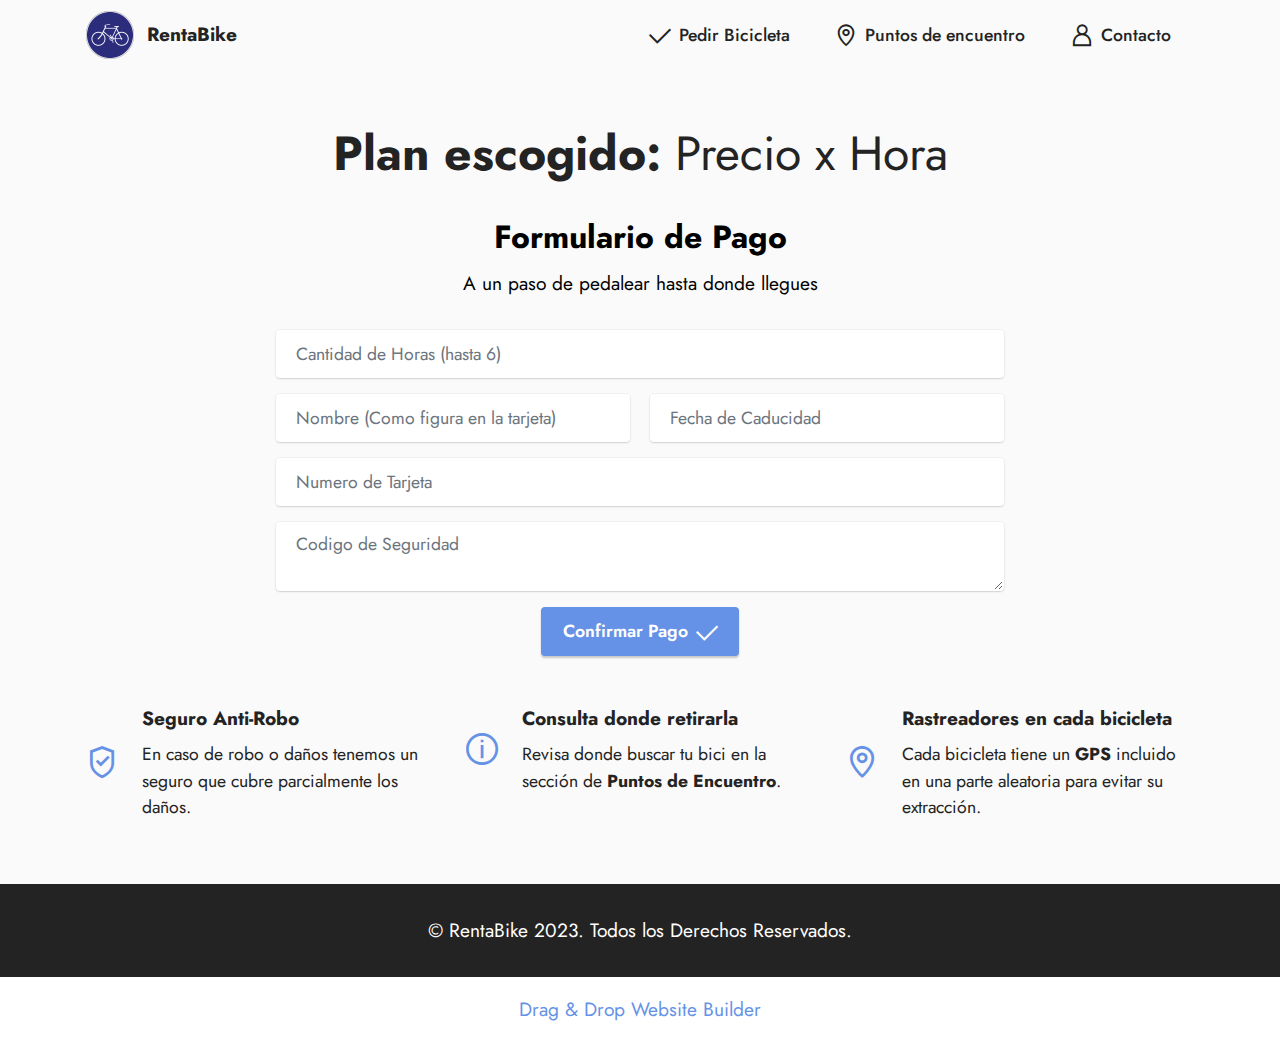
==== commit 439b7cca: "Update page11.html" ====
--- a/page11.html
+++ b/page11.html
@@ -88,24 +88,29 @@
                         <div hidden="hidden" data-form-alert-danger="" class="alert alert-danger col-12">Oops...! some
                             problem!</div>
                     </div>
-                    <div class="dragArea row">
-                        <div class="col-12 form-group mb-3" data-for="horas">
-                            <textarea name="text" placeholder="Cantidad de Horas" data-form-field="horas" class="form-control" id="horas-form5-1u"></textarea>
-                        </div>
-                        <div class="col-md col-sm-12 form-group mb-3" data-for="name">
-                            <input type="text" name="name" placeholder="Nombre (Como figura en la tarjeta)" data-form-field="name" class="form-control" value="" id="name-form5-1u">
-                        </div>
-                        <div class="col-md col-sm-12 form-group mb-3" data-for="email">
-                            <input type="email" name="email" placeholder="Fecha de Caducidad" data-form-field="email" class="form-control" value="" id="email-form5-1u">
-                        </div>
-                        <div class="col-12 form-group mb-3" data-for="url">
-                            <input type="url" name="url" placeholder="Numero de Tarjeta" data-form-field="url" class="form-control" value="" id="url-form5-1u">
-                        </div>
-                        <div class="col-12 form-group mb-3" data-for="textarea">
-                            <textarea name="textarea" placeholder="Codigo de Seguridad " data-form-field="textarea" class="form-control" id="textarea-form5-1u"></textarea>
-                        </div>
-                        <div class="col-lg-12 col-md-12 col-sm-12 align-center mbr-section-btn"><button type="submit" class="btn btn-primary display-4"><span class="mobi-mbri mobi-mbri-success mbr-iconfont mbr-iconfont-btn"></span>Confirmar Pago</button></div>
-                    </div>
+<div class="dragArea row">
+    <div class="col-12 form-group mb-3" data-for="horas">
+        <!-- Cambiado de <textarea> a <input type="number"> -->
+        <input type="number" name="horas" placeholder="Cantidad de Horas (hasta 6)" data-form-field="horas" class="form-control" id="horas-form5-1u" min="1" max="6">
+    </div>
+    <div class="col-md col-sm-12 form-group mb-3" data-for="name">
+        <input type="text" name="name" placeholder="Nombre (Como figura en la tarjeta)" data-form-field="name" class="form-control" value="" id="name-form5-1u">
+    </div>
+    <div class="col-md col-sm-12 form-group mb-3" data-for="email">
+        <input type="email" name="email" placeholder="Fecha de Caducidad" data-form-field="email" class="form-control" value="" id="email-form5-1u">
+    </div>
+    <div class="col-12 form-group mb-3" data-for="url">
+        <input type="url" name="url" placeholder="Numero de Tarjeta" data-form-field="url" class="form-control" value="" id="url-form5-1u">
+    </div>
+    <div class="col-12 form-group mb-3" data-for="textarea">
+        <textarea name="textarea" placeholder="Codigo de Seguridad " data-form-field="textarea" class="form-control" id="textarea-form5-1u"></textarea>
+    </div>
+    <div class="col-lg-12 col-md-12 col-sm-12 align-center mbr-section-btn">
+        <button type="submit" class="btn btn-primary display-4">
+            <span class="mobi-mbri mobi-mbri-success mbr-iconfont mbr-iconfont-btn"></span>Confirmar Pago
+        </button>
+    </div>
+</div>
                 </form>
             </div>
         </div>
@@ -172,4 +177,4 @@
   
   
 </body>
-</html>+</html>
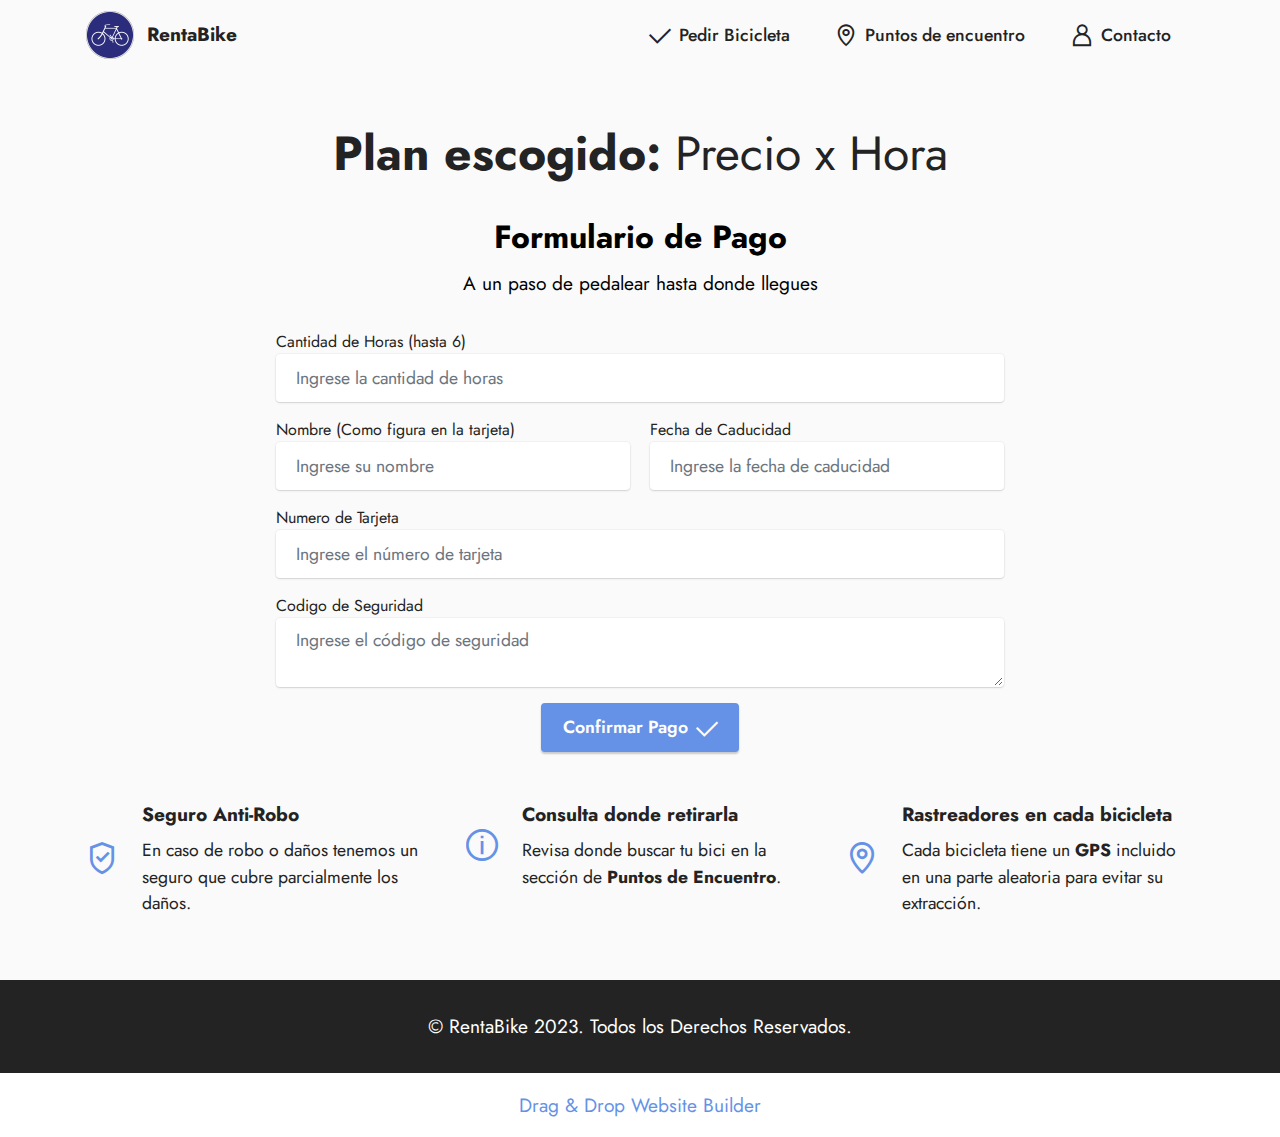
==== commit fadb76be: "Update page11.html" ====
--- a/page11.html
+++ b/page11.html
@@ -90,20 +90,24 @@
                     </div>
 <div class="dragArea row">
     <div class="col-12 form-group mb-3" data-for="horas">
-        <!-- Cambiado de <textarea> a <input type="number"> -->
-        <input type="number" name="horas" placeholder="Cantidad de Horas (hasta 6)" data-form-field="horas" class="form-control" id="horas-form5-1u" min="1" max="6">
+        <label for="horas-form5-1u">Cantidad de Horas (hasta 6)</label>
+        <input type="number" name="horas" placeholder="Ingrese la cantidad de horas" data-form-field="horas" class="form-control" id="horas-form5-1u" min="1" max="6" required>
     </div>
     <div class="col-md col-sm-12 form-group mb-3" data-for="name">
-        <input type="text" name="name" placeholder="Nombre (Como figura en la tarjeta)" data-form-field="name" class="form-control" value="" id="name-form5-1u">
+        <label for="name-form5-1u">Nombre (Como figura en la tarjeta)</label>
+        <input type="text" name="name" placeholder="Ingrese su nombre" data-form-field="name" class="form-control" id="name-form5-1u" required>
     </div>
     <div class="col-md col-sm-12 form-group mb-3" data-for="email">
-        <input type="email" name="email" placeholder="Fecha de Caducidad" data-form-field="email" class="form-control" value="" id="email-form5-1u">
+        <label for="email-form5-1u">Fecha de Caducidad</label>
+        <input type="text" name="email" placeholder="Ingrese la fecha de caducidad" data-form-field="email" class="form-control" id="email-form5-1u" required>
     </div>
     <div class="col-12 form-group mb-3" data-for="url">
-        <input type="url" name="url" placeholder="Numero de Tarjeta" data-form-field="url" class="form-control" value="" id="url-form5-1u">
+        <label for="url-form5-1u">Numero de Tarjeta</label>
+        <input type="text" name="url" placeholder="Ingrese el número de tarjeta" data-form-field="url" class="form-control" id="url-form5-1u" required>
     </div>
     <div class="col-12 form-group mb-3" data-for="textarea">
-        <textarea name="textarea" placeholder="Codigo de Seguridad " data-form-field="textarea" class="form-control" id="textarea-form5-1u"></textarea>
+        <label for="textarea-form5-1u">Codigo de Seguridad</label>
+        <textarea name="textarea" placeholder="Ingrese el código de seguridad" data-form-field="textarea" class="form-control" id="textarea-form5-1u" required></textarea>
     </div>
     <div class="col-lg-12 col-md-12 col-sm-12 align-center mbr-section-btn">
         <button type="submit" class="btn btn-primary display-4">
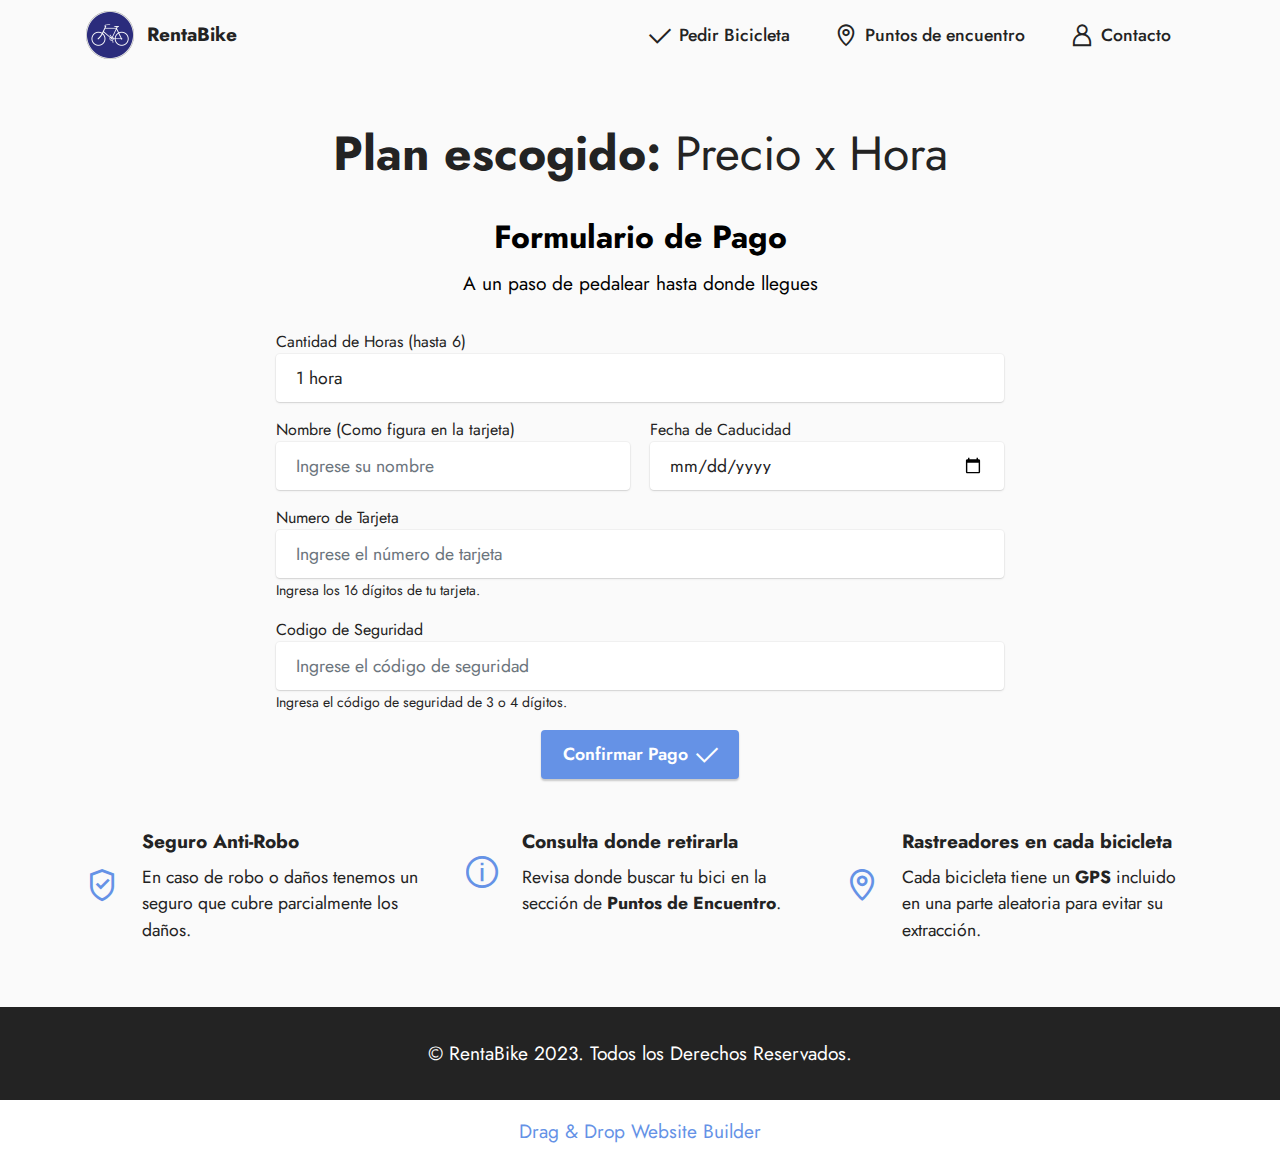
==== commit 278353fb: "Update page11.html" ====
--- a/page11.html
+++ b/page11.html
@@ -91,7 +91,14 @@
 <div class="dragArea row">
     <div class="col-12 form-group mb-3" data-for="horas">
         <label for="horas-form5-1u">Cantidad de Horas (hasta 6)</label>
-        <input type="number" name="horas" placeholder="Ingrese la cantidad de horas" data-form-field="horas" class="form-control" id="horas-form5-1u" min="1" max="6" required>
+        <select name="horas" data-form-field="horas" class="form-control" id="horas-form5-1u" required>
+            <option value="1">1 hora</option>
+            <option value="2">2 horas</option>
+            <option value="3">3 horas</option>
+            <option value="4">4 horas</option>
+            <option value="5">5 horas</option>
+            <option value="6">6 horas</option>
+        </select>
     </div>
     <div class="col-md col-sm-12 form-group mb-3" data-for="name">
         <label for="name-form5-1u">Nombre (Como figura en la tarjeta)</label>
@@ -99,15 +106,17 @@
     </div>
     <div class="col-md col-sm-12 form-group mb-3" data-for="email">
         <label for="email-form5-1u">Fecha de Caducidad</label>
-        <input type="text" name="email" placeholder="Ingrese la fecha de caducidad" data-form-field="email" class="form-control" id="email-form5-1u" required>
+        <input type="date" name="email" data-form-field="email" class="form-control" id="email-form5-1u" required>
     </div>
     <div class="col-12 form-group mb-3" data-for="url">
         <label for="url-form5-1u">Numero de Tarjeta</label>
-        <input type="text" name="url" placeholder="Ingrese el número de tarjeta" data-form-field="url" class="form-control" id="url-form5-1u" required>
+        <input type="tel" name="url" placeholder="Ingrese el número de tarjeta" data-form-field="url" class="form-control" pattern="[0-9]{16}" id="url-form5-1u" required>
+        <small>Ingresa los 16 dígitos de tu tarjeta.</small>
     </div>
     <div class="col-12 form-group mb-3" data-for="textarea">
         <label for="textarea-form5-1u">Codigo de Seguridad</label>
-        <textarea name="textarea" placeholder="Ingrese el código de seguridad" data-form-field="textarea" class="form-control" id="textarea-form5-1u" required></textarea>
+        <input type="tel" name="textarea" placeholder="Ingrese el código de seguridad" data-form-field="textarea" class="form-control" pattern="[0-9]{3,4}" id="textarea-form5-1u" required>
+        <small>Ingresa el código de seguridad de 3 o 4 dígitos.</small>
     </div>
     <div class="col-lg-12 col-md-12 col-sm-12 align-center mbr-section-btn">
         <button type="submit" class="btn btn-primary display-4">
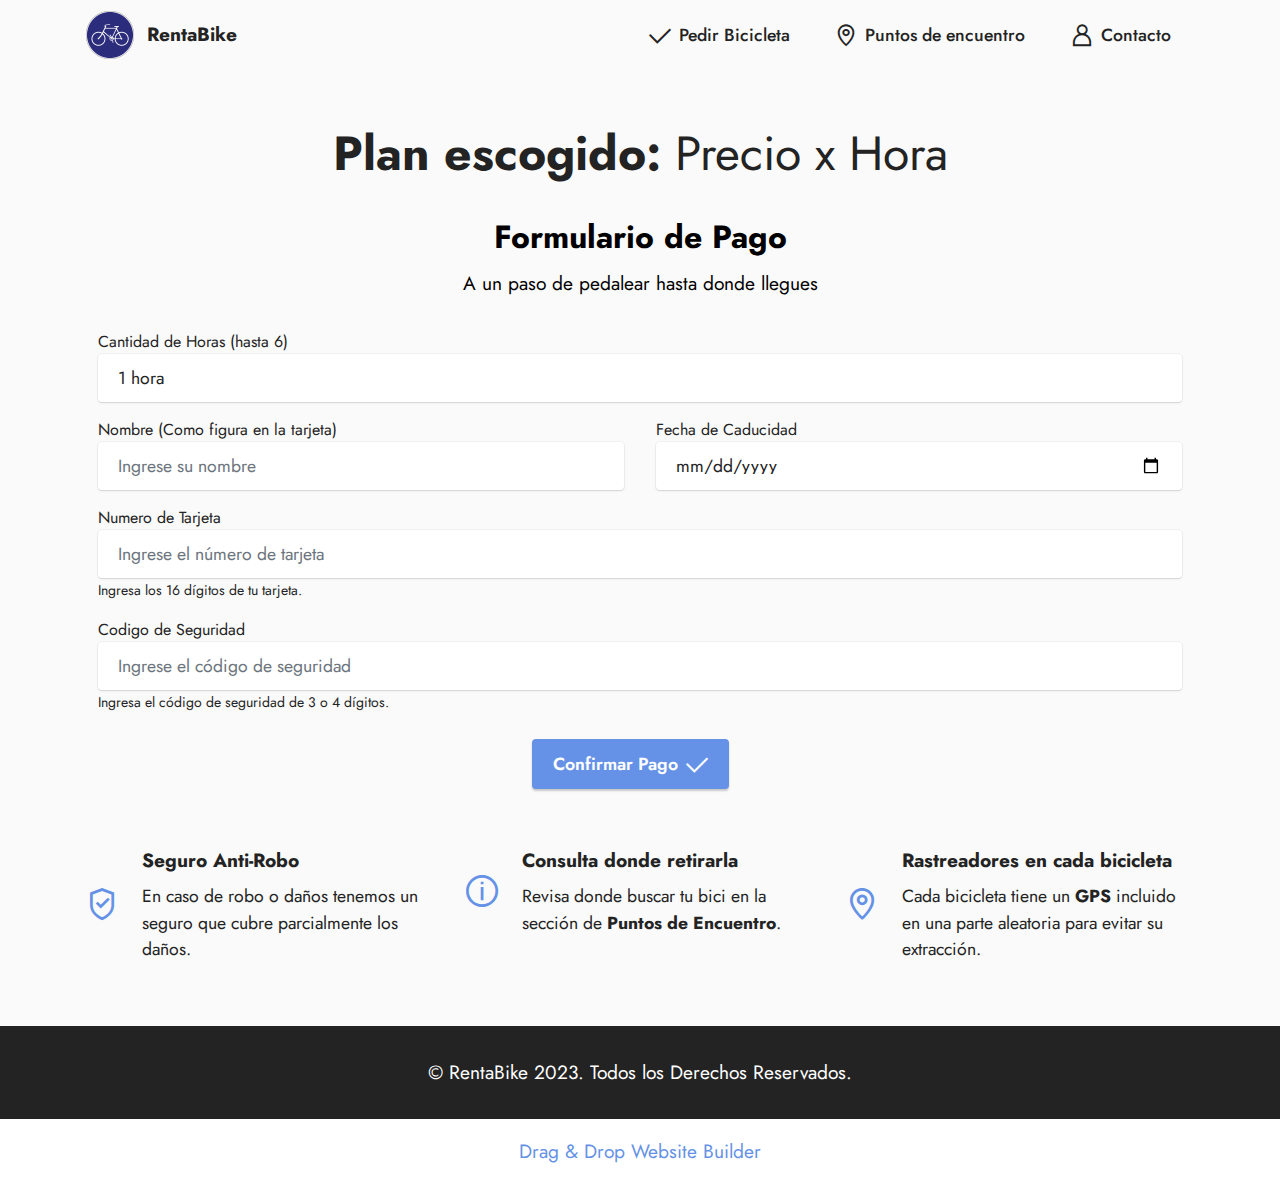
==== commit 2c6318a0: "Update page11.html" ====
--- a/page11.html
+++ b/page11.html
@@ -82,8 +82,7 @@
         </div>
         <div class="row justify-content-center mt-4">
             <div class="col-lg-8 mx-auto mbr-form" data-form-type="formoid">
-                <form action="https://mobirise.eu/" method="POST" class="mbr-form form-with-styler" data-form-title="Form Name"><input type="hidden" name="email" data-form-email="true" value="RhZln20GrR3pCBqTFI2BRwIreEvEuP4oU7+/7+Syfoc7JHd4xREFRct7VkJ01wOV5VyQf3Fgiu69jJ+jEXG+PYIL8DB59UVsrU7iJmQ88Gi/PyGoRfJs9angUBgMNYil">
-                    <div class="row">
+                <form method="POST" class="mbr-form form-with-styler" data-form-title="Form Name">
                         <div hidden="hidden" data-form-alert="" class="alert alert-success col-12">¡Perfecto! Dirígete a tu punto mas cercano</div>
                         <div hidden="hidden" data-form-alert-danger="" class="alert alert-danger col-12">Oops...! some
                             problem!</div>
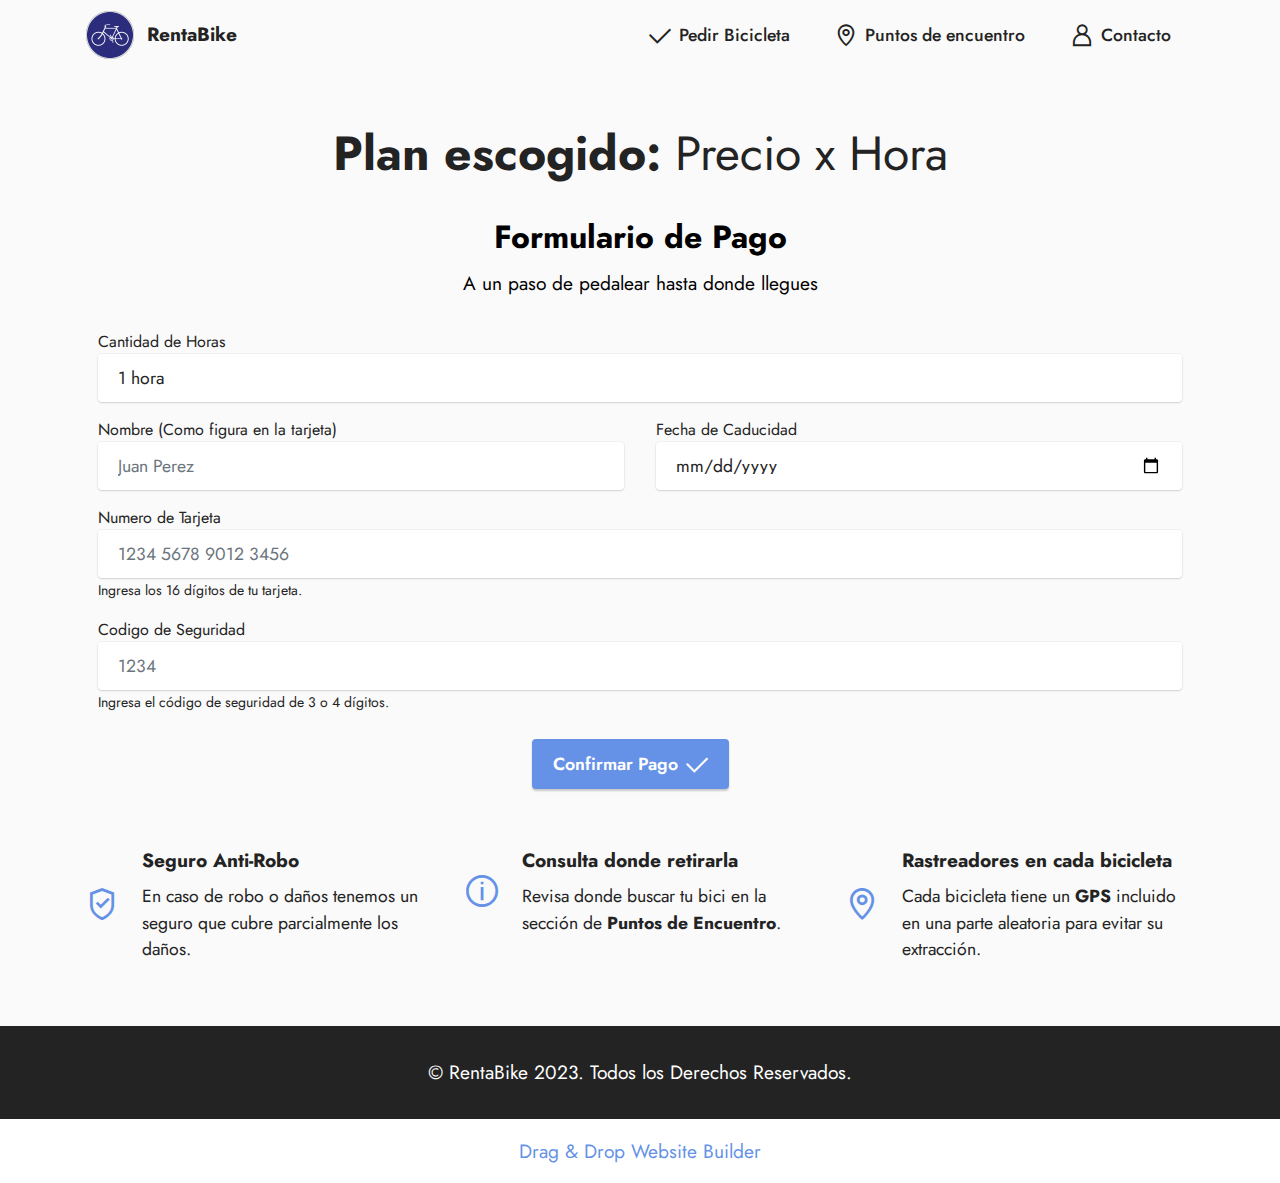
==== commit 20146918: "Update page11.html" ====
--- a/page11.html
+++ b/page11.html
@@ -89,7 +89,7 @@
                     </div>
 <div class="dragArea row">
     <div class="col-12 form-group mb-3" data-for="horas">
-        <label for="horas-form5-1u">Cantidad de Horas (hasta 6)</label>
+        <label for="horas-form5-1u">Cantidad de Horas</label>
         <select name="horas" data-form-field="horas" class="form-control" id="horas-form5-1u" required>
             <option value="1">1 hora</option>
             <option value="2">2 horas</option>
@@ -101,7 +101,7 @@
     </div>
     <div class="col-md col-sm-12 form-group mb-3" data-for="name">
         <label for="name-form5-1u">Nombre (Como figura en la tarjeta)</label>
-        <input type="text" name="name" placeholder="Ingrese su nombre" data-form-field="name" class="form-control" id="name-form5-1u" required>
+        <input type="text" name="name" placeholder="Juan Perez" data-form-field="name" class="form-control" id="name-form5-1u" required>
     </div>
     <div class="col-md col-sm-12 form-group mb-3" data-for="email">
         <label for="email-form5-1u">Fecha de Caducidad</label>
@@ -109,12 +109,12 @@
     </div>
     <div class="col-12 form-group mb-3" data-for="url">
         <label for="url-form5-1u">Numero de Tarjeta</label>
-        <input type="tel" name="url" placeholder="Ingrese el número de tarjeta" data-form-field="url" class="form-control" pattern="[0-9]{16}" id="url-form5-1u" required>
+        <input type="tel" name="url" placeholder="1234 5678 9012 3456" data-form-field="url" class="form-control" pattern="[0-9]{16}" id="url-form5-1u" required>
         <small>Ingresa los 16 dígitos de tu tarjeta.</small>
     </div>
     <div class="col-12 form-group mb-3" data-for="textarea">
         <label for="textarea-form5-1u">Codigo de Seguridad</label>
-        <input type="tel" name="textarea" placeholder="Ingrese el código de seguridad" data-form-field="textarea" class="form-control" pattern="[0-9]{3,4}" id="textarea-form5-1u" required>
+        <input type="tel" name="textarea" placeholder="1234" data-form-field="textarea" class="form-control" pattern="[0-9]{3,4}" id="textarea-form5-1u" required>
         <small>Ingresa el código de seguridad de 3 o 4 dígitos.</small>
     </div>
     <div class="col-lg-12 col-md-12 col-sm-12 align-center mbr-section-btn">
